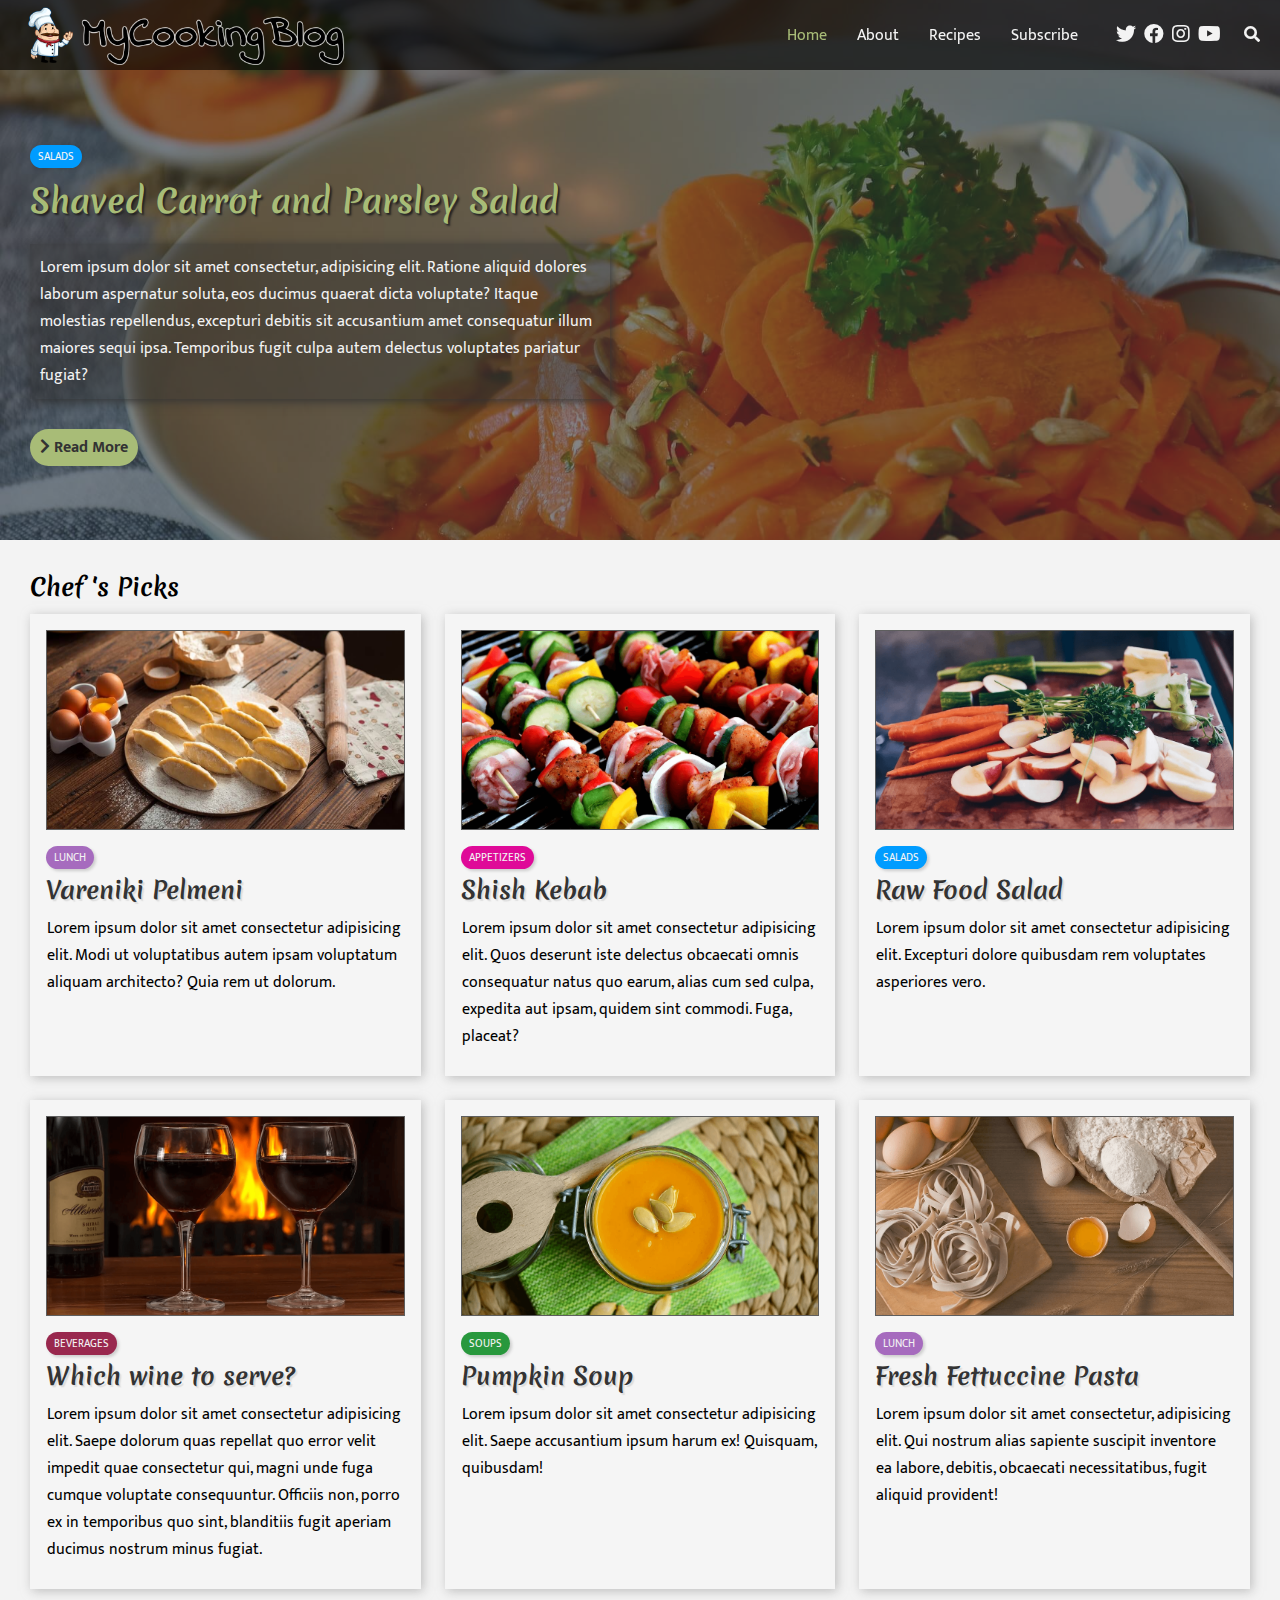
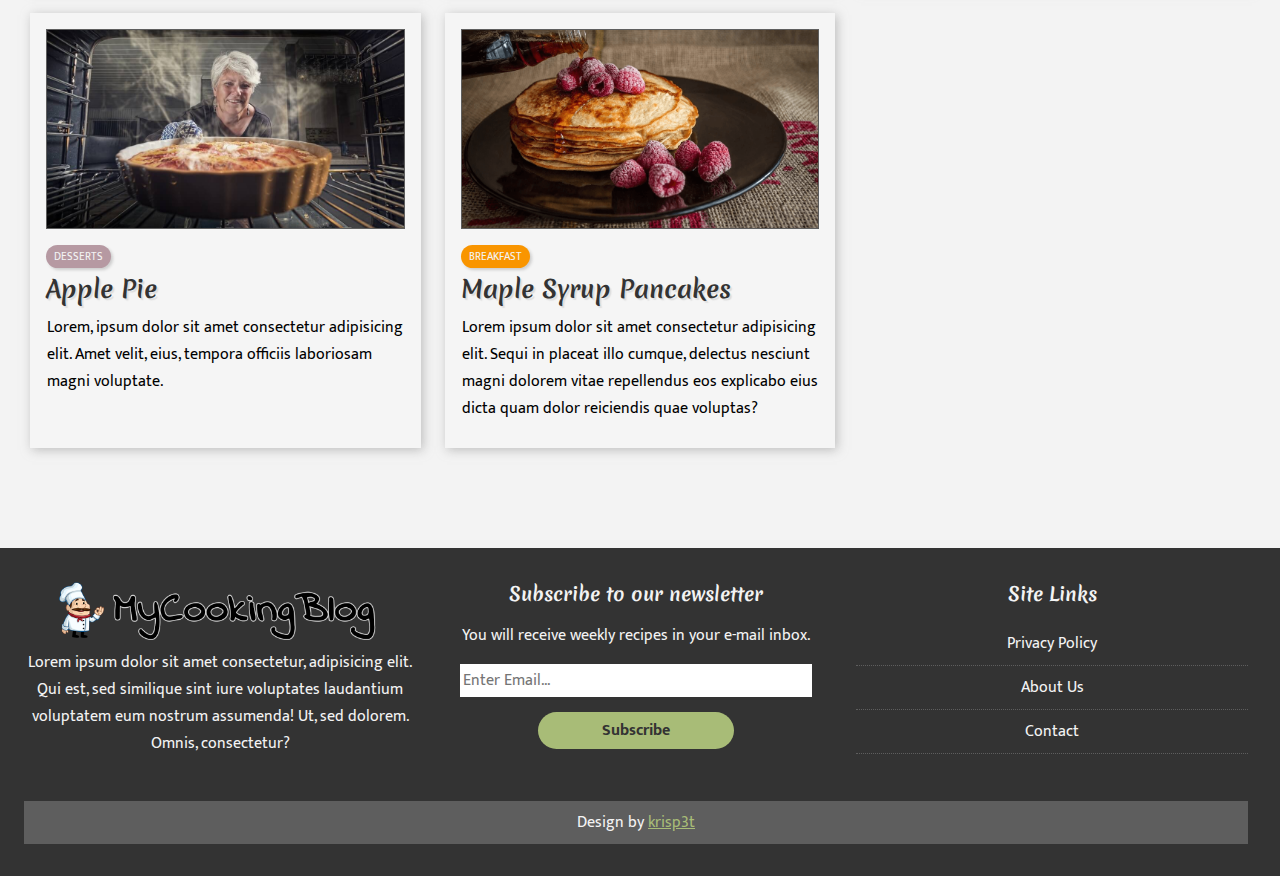
==== index.html @ 62b963c6 "Added media queries (tablet, mobile)" ====
<!DOCTYPE html>
<html lang="en">
    <head>
        <meta charset="UTF-8" />
        <meta
            name="description"
            content="A food blog with simple and tasty recipes."
        />
        <meta
            name="keywords"
            content="cooking, baking, cooking blog, cooking recipes, whole food"
        />
        <meta name="author" content="John Doe" />
        <meta name="viewport" content="width=device-width, initial-scale=1.0" />
        <meta http-equiv="X-UA-Compatible" content="IE=edge" />
        <link rel="stylesheet" href="css/utilities.css" />
        <link rel="stylesheet" href="css/style.css" />
        <link rel="stylesheet" href="css/fontawesome.min.css" />
        <link
            rel="stylesheet"
            media="only screen and (max-width: 1000px)"
            href="css/tablet.css"
        />
        <link
            rel="stylesheet"
            media="only screen and (max-width: 768px)"
            href="css/mobile.css"
        />
        <title>My Cooking Blog | Whole Food Recipes</title>
        <link
            rel="apple-touch-icon"
            sizes="120x120"
            href="apple-touch-icon.png"
        />
        <link
            rel="icon"
            type="image/png"
            sizes="32x32"
            href="favicon-32x32.png"
        />
        <link
            rel="icon"
            type="image/png"
            sizes="16x16"
            href="favicon-16x16.png"
        />
        <link rel="shortcut icon" href="favicon.ico" type="image/x-icon" />
        <link rel="manifest" href="site.webmanifest" />
        <link rel="mask-icon" href="safari-pinned-tab.svg" color="#5bbad5" />
        <meta name="msapplication-TileColor" content="#2b5797" />
        <meta name="theme-color" content="#ffffff" />
    </head>
    <body id="index">
        <!-- Navbar -->
        <nav id="main-nav">
            <div class="container">
                <div class="logo">
                    <a href="index.html"
                        ><img src="img/logo.png" alt="MyCookingBlog"
                    /></a>
                </div>
                <ul>
                    <div class="links">
                        <li><a href="index.html" class="current">Home</a></li>
                        <li><a href="about.html">About</a></li>
                        <li><a href="#recipes">Recipes</a></li>
                        <li><a href="#subscribe">Subscribe</a></li>
                    </div>
                </ul>
                <div class="social">
                    <a href="http://twitter.com" target="_blank"
                        ><i class="fab fa-twitter fa-2x"></i
                    ></a>
                    <a href="http://facebook.com" target="_blank"
                        ><i class="fab fa-facebook fa-2x"></i
                    ></a>
                    <a href="http://instagram.com" target="_blank"
                        ><i class="fab fa-instagram fa-2x"></i
                    ></a>
                    <a href="http://youtube.com" target="_blank"
                        ><i class="fab fa-youtube fa-2x"></i
                    ></a>
                </div>
                <div class="search">
                    <a href="" id="search"><i class="fas fa-search"></i></a>
                    <input type="search" name="search" id="search" />
                </div>
            </div>
        </nav>

        <!-- Showcase -->
        <header id="showcase">
            <div class="container">
                <div class="showcase-container">
                    <div class="category category-salads">Salads</div>
                    <h1>Shaved Carrot and Parsley Salad</h1>
                    <p>
                        Lorem ipsum dolor sit amet consectetur, adipisicing
                        elit. Ratione aliquid dolores laborum aspernatur soluta,
                        eos ducimus quaerat dicta voluptate? Itaque molestias
                        repellendus, excepturi debitis sit accusantium amet
                        consequatur illum maiores sequi ipsa. Temporibus fugit
                        culpa autem delectus voluptates pariatur fugiat?
                    </p>
                    <a href="article.html" class="btn"
                        ><i class="fas fa-chevron-right"></i> Read More</a
                    >
                </div>
            </div>
        </header>

        <!-- Recipes -->
        <section id="recipes">
            <div class="container">
                <h2>Chef 's Picks</h2>
                <div class="grid-container">
                    <article class="card">
                        <a href="article.html"
                            ><img
                                src="img/recipes/lunch1.jpg"
                                alt="Vareniki Pelmeni"
                        /></a>
                        <div>
                            <div class="category category-lunch">Lunch</div>
                            <h3>
                                <a href="article.html">Vareniki Pelmeni</a>
                            </h3>
                            <p>
                                Lorem ipsum dolor sit amet consectetur
                                adipisicing elit. Modi ut voluptatibus autem
                                ipsam voluptatum aliquam architecto? Quia rem ut
                                dolorum.
                            </p>
                        </div>
                    </article>

                    <article class="card">
                        <a href="article.html">
                            <img
                                src="img/recipes/appetizers1.png"
                                alt="Shish Kebab"
                        /></a>
                        <div>
                            <div class="category category-appetizers">
                                Appetizers
                            </div>
                            <h3>
                                <a href="article.html">Shish Kebab</a>
                            </h3>
                            <p>
                                Lorem ipsum dolor sit amet consectetur
                                adipisicing elit. Quos deserunt iste delectus
                                obcaecati omnis consequatur natus quo earum,
                                alias cum sed culpa, expedita aut ipsam, quidem
                                sint commodi. Fuga, placeat?
                            </p>
                        </div>
                    </article>
                    <article class="card">
                        <a href="article.html"
                            ><img
                                src="img/recipes/salads1.png"
                                alt="Raw Food Salad"
                        /></a>
                        <div>
                            <div class="category category-salads">Salads</div>
                            <h3>
                                <a href="article.html">Raw Food Salad</a>
                            </h3>
                            <p>
                                Lorem ipsum dolor sit amet consectetur
                                adipisicing elit. Excepturi dolore quibusdam rem
                                voluptates asperiores vero.
                            </p>
                        </div>
                    </article>
                    <article class="card">
                        <a href="article.html"
                            ><img
                                src="img/recipes/beverages1.png"
                                alt="Picture of wines"
                        /></a>
                        <div>
                            <div class="category category-beverages">
                                Beverages
                            </div>
                            <h3>
                                <a href="article.html">Which wine to serve?</a>
                            </h3>
                            <p>
                                Lorem ipsum dolor sit amet consectetur
                                adipisicing elit. Saepe dolorum quas repellat
                                quo error velit impedit quae consectetur qui,
                                magni unde fuga cumque voluptate consequuntur.
                                Officiis non, porro ex in temporibus quo sint,
                                blanditiis fugit aperiam ducimus nostrum minus
                                fugiat.
                            </p>
                        </div>
                    </article>
                    <article class="card">
                        <a href="article.html"
                            ><img
                                src="img/recipes/soups1.png"
                                alt="Pumpkin Soup"
                        /></a>
                        <div>
                            <div class="category category-soups">Soups</div>
                            <h3>
                                <a href="article.html">Pumpkin Soup</a>
                            </h3>
                            <p>
                                Lorem ipsum dolor sit amet consectetur
                                adipisicing elit. Saepe accusantium ipsum harum
                                ex! Quisquam, quibusdam!
                            </p>
                        </div>
                    </article>

                    <article class="card bg-dark">
                        <a href="article.html"
                            ><img
                                src="img/recipes/lunch2.png"
                                alt="Fresh Fettuccine Pasta"
                        /></a>
                        <div>
                            <div class="category category-lunch">Lunch</div>
                            <h3>
                                <a href="article.html"
                                    >Fresh Fettuccine Pasta</a
                                >
                            </h3>
                            <p>
                                Lorem ipsum dolor sit amet consectetur,
                                adipisicing elit. Qui nostrum alias sapiente
                                suscipit inventore ea labore, debitis, obcaecati
                                necessitatibus, fugit aliquid provident!
                            </p>
                        </div>
                    </article>
                    <article class="card">
                        <a href="article.html"
                            ><img
                                src="img/recipes/desserts1.jpg"
                                alt="Apple Pie"
                        /></a>
                        <div>
                            <div class="category category-desserts">
                                Desserts
                            </div>
                            <h3>
                                <a href="article.html">Apple Pie</a>
                            </h3>
                            <p>
                                Lorem, ipsum dolor sit amet consectetur
                                adipisicing elit. Amet velit, eius, tempora
                                officiis laboriosam magni voluptate.
                            </p>
                        </div>
                    </article>
                    <article class="card">
                        <a href="article.html"
                            ><img
                                src="img/recipes/breakfast1.png"
                                alt="Maple Syrup Pancakes"
                        /></a>
                        <div>
                            <div class="category category-breakfast">
                                Breakfast
                            </div>
                            <h3>
                                <a href="article.html">Maple Syrup Pancakes</a>
                            </h3>
                            <p>
                                Lorem ipsum dolor sit amet consectetur
                                adipisicing elit. Sequi in placeat illo cumque,
                                delectus nesciunt magni dolorem vitae
                                repellendus eos explicabo eius dicta quam dolor
                                reiciendis quae voluptas?
                            </p>
                        </div>
                    </article>
                </div>
            </div>
        </section>

        <!-- Footer -->
        <footer id="main-footer">
            <div class="grid-container">
                <div class="logo">
                    <img src="img/logo.png" alt="MyCookingBlog" />
                    <p>
                        Lorem ipsum dolor sit amet consectetur, adipisicing
                        elit. Qui est, sed similique sint iure voluptates
                        laudantium voluptatem eum nostrum assumenda! Ut, sed
                        dolorem. Omnis, consectetur?
                    </p>
                </div>
                <div class="newsletter">
                    <h3>Subscribe to our newsletter</h3>
                    <p>You will receive weekly recipes in your e-mail inbox.</p>
                    <form action="submit.php">
                        <input
                            type="email"
                            name="email"
                            id="email"
                            placeholder="Enter Email..."
                        />
                        <input type="submit" value="Subscribe" class="btn" />
                    </form>
                </div>
                <div class="links">
                    <h3>Site Links</h3>
                    <ul class="list">
                        <li><a href="#">Privacy Policy</a></li>
                        <li><a href="#">About Us</a></li>
                        <li><a href="#">Contact</a></li>
                    </ul>
                </div>
                <div class="footer">
                    <p>
                        Design by
                        <span
                            ><a href="https://github.com/krisp3t"
                                >krisp3t</a
                            ></span
                        >
                    </p>
                </div>
            </div>
        </footer>
    </body>
</html>
---- css/utilities.css ----
/* Variables */
:root {
    --dark: #333;
    --grey: #5e5e5e;
    --light: #f3f3f3;
    --primary: #a8bc77;
    --secondary: #bb4f2d;
    --tertiary: #f4f0d0;
    --light-shadow: 153, 153, 153; /* for use in rgba(light-shadow, opacity) */
    --grey-shadow: 51, 51, 51;
    --max-width: 1300px;
    --navbar-height: 70px;
    --grid-gap: 24px;
}
.category {
    --breakfast: #f99500;
    --lunch: #a66bbe;
    --beverages: #99284e;
    --appetizers: #df0a98;
    --soups: #28983d;
    --salads: #009cff;
    --desserts: #b699a2;
}

/* Categories */
.category {
    display: inline-block;
    color: var(--light);
    text-transform: uppercase;
    padding: 2px 8px;
    border-radius: 30px;
    margin-bottom: 10px;
    font-size: 0.7rem;
    width: max-content;
    box-shadow: 2px 2px 3px rgba(var(--grey-shadow), 0.2);
}
.category-breakfast {
    background-color: var(--breakfast);
}
.category-lunch {
    background-color: var(--lunch);
}
.category-beverages {
    background-color: var(--beverages);
}
.category-appetizers {
    background-color: var(--appetizers);
}
.category-soups {
    background-color: var(--soups);
}
.category-salads {
    background-color: var(--salads);
}
.category-desserts {
    background-color: var(--desserts);
}

/* Backgrounds */
.bg-primary {
    background-color: var(--primary) !important;
}
.bg-secondary {
    background-color: var(--secondary) !important;
}
.bg-tertiary {
    background-color: var(--tertiary) !important;
}

/* Containers */
/* Outer container */
.container {
    margin: auto;
    overflow: hidden;
    max-width: var(--max-width);
}
/* Inner container */
.grid-container {
    display: grid;
    gap: var(--grid-gap);
    max-width: var(--max-width);
    margin: auto;
}
/* Button links */
.btn {
    background-color: var(--primary);
    color: var(--dark);
    font-weight: bold;
    padding: 5px 10px;
    border-radius: 30px;
    width: max-content;
    box-shadow: 2px 2px 5px rgba(var(--dark-shadow), 0.25);
}

/* Article Cards */
.card {
    padding: 16px;
    background: #f5f5f5;
    box-shadow: 2px 2px 10px rgba(var(--light-shadow), 0.6);
}
.card h1,
.card h2 {
    margin-bottom: 10px;
    text-shadow: 2px 2px 1px rgba(var(--light-shadow), 0.25);
}
.card h1 {
    font-size: 2rem;
}
.card h2 {
    font-size: 1.5rem;
}
.card p {
    margin-bottom: 10px;
}

/* Lists */
.list li {
    padding: 8px 0;
    border-bottom: var(--grey) dotted 1px;
    width: 100%;
}
.list li a:hover {
}
---- css/style.css ----
@import url("https://fonts.googleapis.com/css2?family=Merienda:wght@400;700&family=Mukta:wght@400;700&display=swap");

/* Global */
* {
    margin: 0;
    padding: 0;
    border: 0;
    box-sizing: border-box;
}
html {
    height: 100%;
}
body {
    min-height: 100%;
    font: 1rem "Mukta", sans-serif;
    background-color: var(--light);
}
a {
    text-decoration: none;
    color: var(--light);
}
ul {
    list-style: none;
}
img {
    width: 100%;
}
h1,
h2,
h3,
h4,
h5,
h6 {
    font-family: "Merienda", cursive;
}
input {
    font-family: "Mukta", sans-serif;
    font-size: 1rem;
}

/* Page: Index */
/* Navbar */
#main-nav {
    z-index: 2;
    position: sticky;
    top: 0;
}
#main-nav .logo img {
    height: 100%;
    width: auto;
    padding: 5px 3px;
}
#main-nav .container {
    z-index: 2;
    display: flex;
    align-items: center;
    height: var(--navbar-height);
    max-width: var(--max-width);
    width: 100%;
    margin: auto;
    padding: 0 20px;
}
#main-nav .container::before {
    z-index: -1;
    content: "";
    position: absolute;
    top: 0;
    left: 0;
    width: 100%;
    height: 100%;
    background-color: #000;
    opacity: 0.6;
}
#main-nav .logo {
    flex: 6;
    height: inherit;
}
#main-nav .links {
    display: flex;
}
#main-nav .links li {
    padding: 0 15px;
}
#main-nav .links a.current {
    color: var(--primary);
}
#main-nav .social {
    font-size: 10px;
    margin-left: 20px;
}
#main-nav .social a {
    padding: 3px;
}
#main-nav .search {
    margin-left: 20px;
}
#main-nav .search input {
    display: none;
}

/* Showcase */
#showcase {
    z-index: 1;
    position: relative;
    top: calc(var(--navbar-height) * -1);
    /* We want the background to go behind navbar too */
    height: 60vh;
    min-height: 500px;
    width: 100%;
    background: url(../img/featured.jpg) no-repeat center center/cover;
    color: var(--light);
}
#showcase::before {
    z-index: -1;
    content: "";
    background: var(--dark);
    position: absolute;
    top: 0;
    left: 0;
    width: 100%;
    height: 100%;
    opacity: 0.6;
}
#showcase .container {
    z-index: 1;
    position: relative;
    top: var(--navbar-height);
    height: calc(100% - var(--navbar-height));
}
#showcase .showcase-container {
    display: flex;
    flex-direction: column;
    justify-content: center;
    width: 50%;
    height: 100%;
    padding: 0 30px;
}
#showcase .container h1 {
    color: var(--primary);
    text-shadow: 2px 2px 2px #222;
    margin-bottom: 20px;
}
#showcase .container p {
    background-color: rgba(var(--grey-shadow), 0.4);
    box-shadow: 2px 2px 10px #333;
    padding: 10px;
    margin-bottom: 30px;
}

/* Recipes */
#recipes {
    background-color: var(--light);
    position: relative;
    top: -70px;
    /* Since #showcase starts at minus --navbar-height, we have to adjust the next section too */
}
#recipes .container {
    padding: 30px;
    align-items: center;
}
#recipes .grid-container {
    grid-template-columns: repeat(3, 1fr);
}
#recipes h2 {
    margin-bottom: 10px;
}
#recipes h3,
#recipes a {
    color: var(--dark);
    font-size: 1.5rem;
    margin-bottom: 8px;
    text-shadow: 2px 2px 1px rgba(var(--light-shadow), 0.25);
}
#recipes p {
    margin-left: 1px;
}
#recipes img {
    height: 200px;
    object-fit: cover;
    border: 1px solid var(--grey);
}
#recipes .category {
    margin-bottom: 4px;
}

/* Footer */
#main-footer {
    background-color: var(--dark);
    color: var(--light);
    /* position: relative;
    bottom: 0; */
}
#main-footer .grid-container {
    grid-template-columns: repeat(3, 1fr);
    padding: 32px 32px 32px var(--grid-gap);
    text-align: center;
}
#main-footer .grid-container .footer {
    background: var(--grey);
    grid-column: 1 / span 3;
    padding: 8px;
    margin-top: 20px;
}
#main-footer .grid-container img {
    height: 60px;
    object-fit: contain;
}
#main-footer .grid-container span a {
    color: var(--primary);
    text-decoration: underline;
}
#main-footer .grid-container h3 {
    margin-bottom: 15px;
}
#main-footer .grid-container input[type="email"] {
    width: 90%;
    padding: 3px;
    margin: 15px 0;
}
#main-footer .grid-container input[type="submit"] {
    width: 50%;
}

/* Page: About */
#about {
    display: flex;
    flex-direction: column;
}
#about-blog {
    flex: 1 0 auto;
}
#about-blog .container {
    padding: 0 32px;
    display: flex;
    flex-direction: column;
    flex: 1 0 auto;
}
#about-blog .grid-container {
    margin: 50px 0;
    grid-template-columns: 4fr 2fr;
}
#about-blog .grid-container article {
    grid-row: 1 / span 3;
    order: 1;
}
#about-blog .grid-container aside {
    order: 2;
}
#about-blog .grid-container .footer {
    grid-row: 1 / span 3;
}
#about-blog .about-me img {
    border-radius: 50%;
    max-height: 200px;
    width: auto;
    display: block;
    margin: auto;
    border: 2px solid var(--dark);
    box-shadow: 1px 1px 10px rgba(var(--grey-shadow), 0.25);
    margin-bottom: 10px;
}
#about-blog #main-footer {
    flex-shrink: 0;
}
---- css/tablet.css ----
/* Tablets media query */
/* Page: Index */
/* Navbar */
#main-nav .logo img {
    object-fit: contain;
    width: 100%;
    min-width: 200px;
}
/* Showcase */
#showcase {
    height: 75vh;
}
#showcase .container {
    display: flex;
    align-items: center;
    justify-content: center;
    margin: auto;
}
#showcase .showcase-container {
    align-items: center;
    text-align: center;
    width: 75%;
}
#showcase .container h1 {
    font-size: 1.5rem;
}
#showcase .container p,
#showcase .container a {
    font-size: 1rem;
}

/* Recipes */
#recipes .grid-container {
    grid-template-columns: repeat(2, 1fr);
}

/* Footer */
#main-footer .grid-container {
    grid-template-columns: repeat(2, 1fr);
    gap: 50px;
}
#main-footer .grid-container .logo {
    order: 1;
}
#main-footer .grid-container .newsletter {
    order: 3;
    grid-column: 1 / span 2;
}
#main-footer .grid-container input[type="email"] {
    width: 50%;
}
#main-footer .grid-container .links {
    order: 2;
}
#main-footer .grid-container .footer {
    grid-column: 1 / span 2;
    order: 4;
}

/* Page: About */
#about-blog .grid-container {
    grid-template-columns: 1fr;
}
#about-blog .grid-container article {
    grid-row: 2 / span 3;
}
#about-blog .grid-container aside {
    grid-row: 1 / span 1;
}
---- css/mobile.css ----
/* Site: Index */
/* Variables */
:root {
    --navbar-height: 110px;
}

/* Navbar */
#main-nav .container {
    flex-direction: column;
}
#main-nav .logo {
    height: 40px;
    padding: 0;
}
#main-nav .social {
    margin: 5px 0 5px;
}
/* Recipes */
#recipes .grid-container {
    grid-template-columns: 1fr;
}
#main-nav .search {
    display: none;
}
/* Footer */
#main-footer .grid-container {
    display: flex;
    flex-direction: column;
}
#main-footer .grid-container .footer {
    grid-column: 1;
}
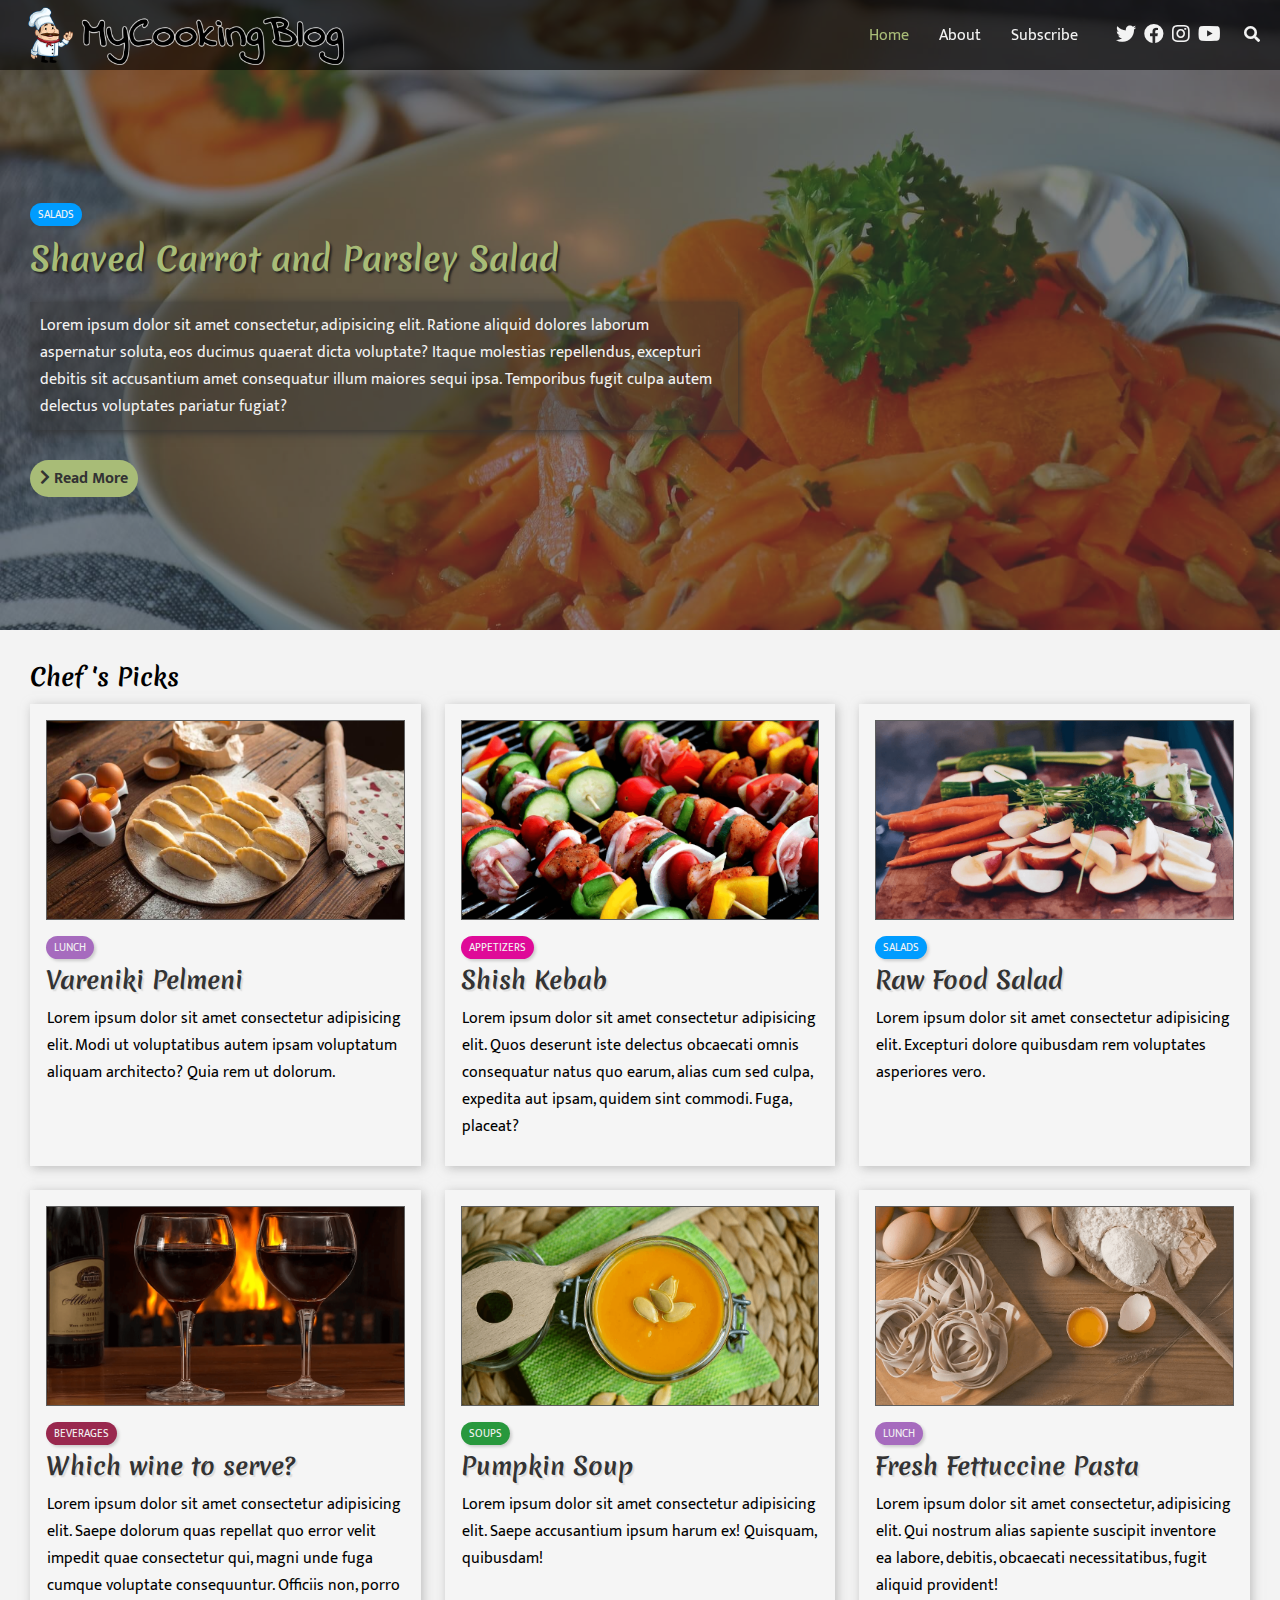
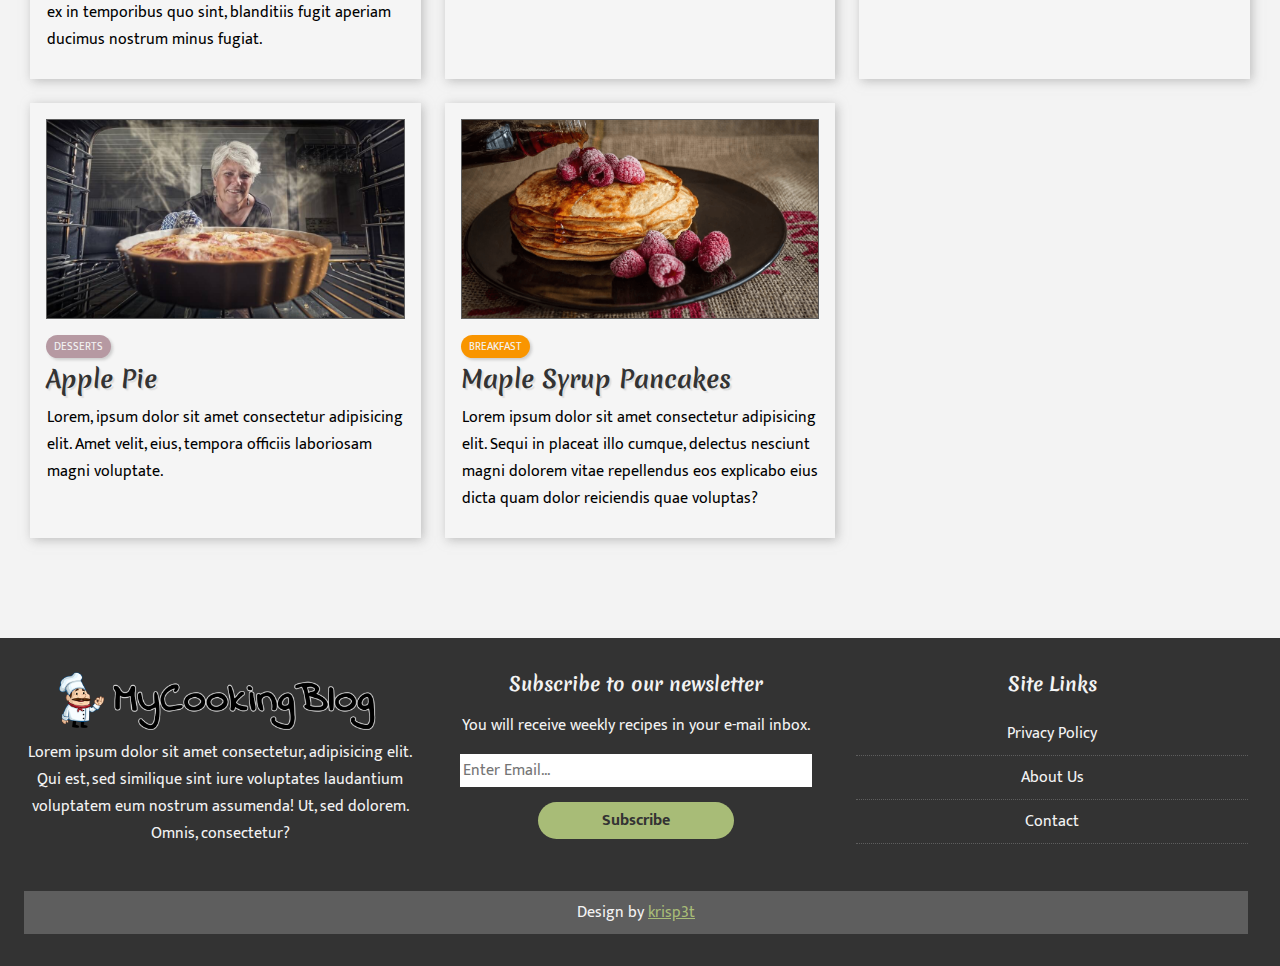
==== commit 4d70ff2c: "Rem hotfix" ====
--- a/index.html
+++ b/index.html
@@ -13,6 +13,7 @@
         <meta name="author" content="John Doe" />
         <meta name="viewport" content="width=device-width, initial-scale=1.0" />
         <meta http-equiv="X-UA-Compatible" content="IE=edge" />
+        <link rel="stylesheet" href="css/global.css" />
         <link rel="stylesheet" href="css/utilities.css" />
         <link rel="stylesheet" href="css/style.css" />
         <link rel="stylesheet" href="css/fontawesome.min.css" />
@@ -63,7 +64,6 @@
                     <div class="links">
                         <li><a href="index.html" class="current">Home</a></li>
                         <li><a href="about.html">About</a></li>
-                        <li><a href="#recipes">Recipes</a></li>
                         <li><a href="#subscribe">Subscribe</a></li>
                     </div>
                 </ul>
--- a/css/global.css
+++ b/css/global.css
@@ -0,0 +1,39 @@
+@import url("https://fonts.googleapis.com/css2?family=Merienda:wght@400;700&family=Mukta:wght@400;700&display=swap");
+
+/* Global */
+* {
+    margin: 0;
+    padding: 0;
+    border: 0;
+    box-sizing: border-box;
+}
+html {
+    height: 100%;
+}
+body {
+    min-height: 100%;
+    font: 1rem "Mukta", sans-serif;
+    background-color: var(--light);
+}
+a {
+    text-decoration: none;
+    color: var(--light);
+}
+ul {
+    list-style: none;
+}
+img {
+    width: 100%;
+}
+h1,
+h2,
+h3,
+h4,
+h5,
+h6 {
+    font-family: "Merienda", cursive;
+}
+input {
+    font-family: "Mukta", sans-serif;
+    font-size: 1rem;
+}
--- a/css/utilities.css
+++ b/css/utilities.css
@@ -81,6 +81,7 @@
     max-width: var(--max-width);
     margin: auto;
 }
+
 /* Button links */
 .btn {
     background-color: var(--primary);
@@ -90,6 +91,11 @@
     border-radius: 30px;
     width: max-content;
     box-shadow: 2px 2px 5px rgba(var(--dark-shadow), 0.25);
+    cursor: pointer;
+}
+.btn:hover {
+    opacity: 0.8;
+    transition: opacity 0.1s ease-out;
 }
 
 /* Article Cards */
@@ -120,4 +126,6 @@
     width: 100%;
 }
 .list li a:hover {
+    color: var(--primary);
+    transition: color 0.2s ease-out;
 }
--- a/css/style.css
+++ b/css/style.css
@@ -1,43 +1,3 @@
-@import url("https://fonts.googleapis.com/css2?family=Merienda:wght@400;700&family=Mukta:wght@400;700&display=swap");
-
-/* Global */
-* {
-    margin: 0;
-    padding: 0;
-    border: 0;
-    box-sizing: border-box;
-}
-html {
-    height: 100%;
-}
-body {
-    min-height: 100%;
-    font: 1rem "Mukta", sans-serif;
-    background-color: var(--light);
-}
-a {
-    text-decoration: none;
-    color: var(--light);
-}
-ul {
-    list-style: none;
-}
-img {
-    width: 100%;
-}
-h1,
-h2,
-h3,
-h4,
-h5,
-h6 {
-    font-family: "Merienda", cursive;
-}
-input {
-    font-family: "Mukta", sans-serif;
-    font-size: 1rem;
-}
-
 /* Page: Index */
 /* Navbar */
 #main-nav {
@@ -71,6 +31,10 @@
     background-color: #000;
     opacity: 0.6;
 }
+#main-nav a:hover {
+    color: var(--primary);
+    transition: color 0.1s ease-out;
+}
 #main-nav .logo {
     flex: 6;
     height: inherit;
@@ -104,7 +68,7 @@
     position: relative;
     top: calc(var(--navbar-height) * -1);
     /* We want the background to go behind navbar too */
-    height: 60vh;
+    height: 70vh;
     min-height: 500px;
     width: 100%;
     background: url(../img/featured.jpg) no-repeat center center/cover;
@@ -131,7 +95,7 @@
     display: flex;
     flex-direction: column;
     justify-content: center;
-    width: 50%;
+    width: 60%;
     height: 100%;
     padding: 0 30px;
 }
@@ -178,6 +142,10 @@
     height: 200px;
     object-fit: cover;
     border: 1px solid var(--grey);
+}
+#recipes img:hover {
+    opacity: 0.7;
+    transition: opacity 0.25s ease-out;
 }
 #recipes .category {
     margin-bottom: 4px;
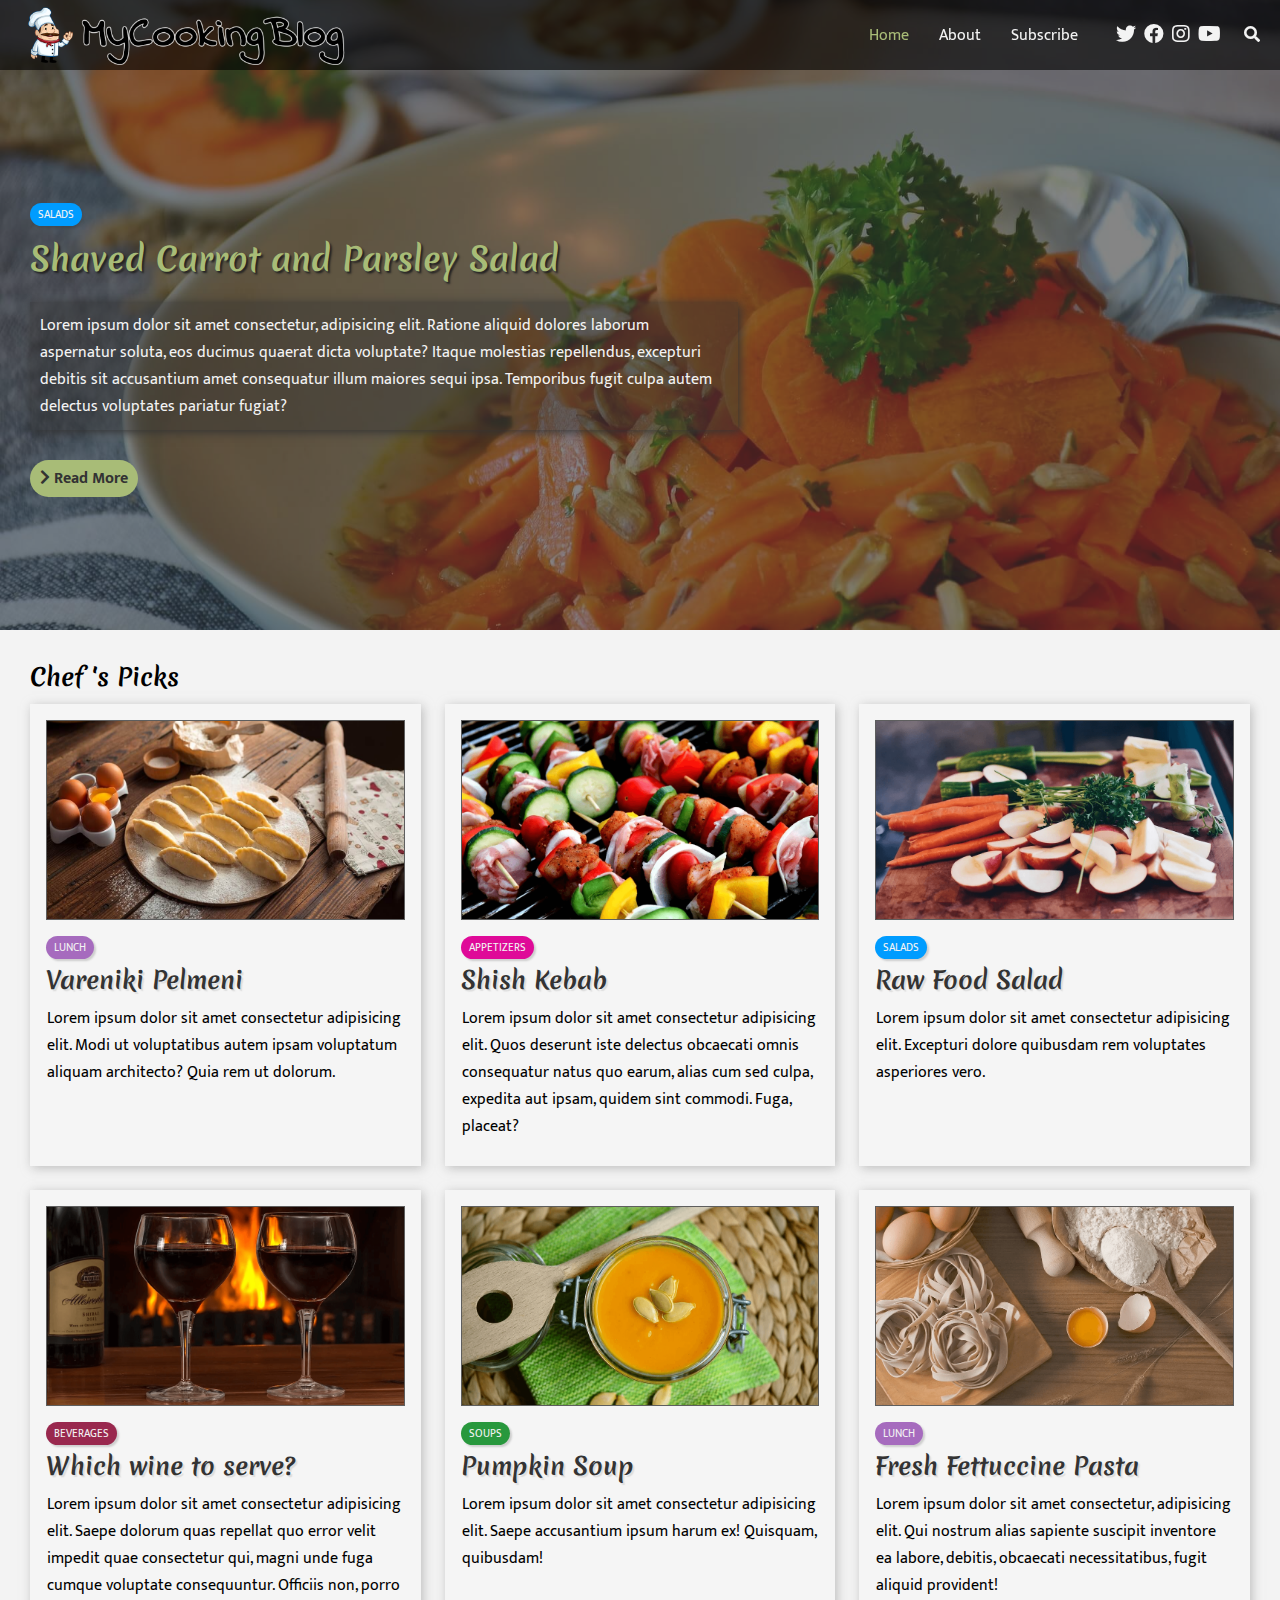
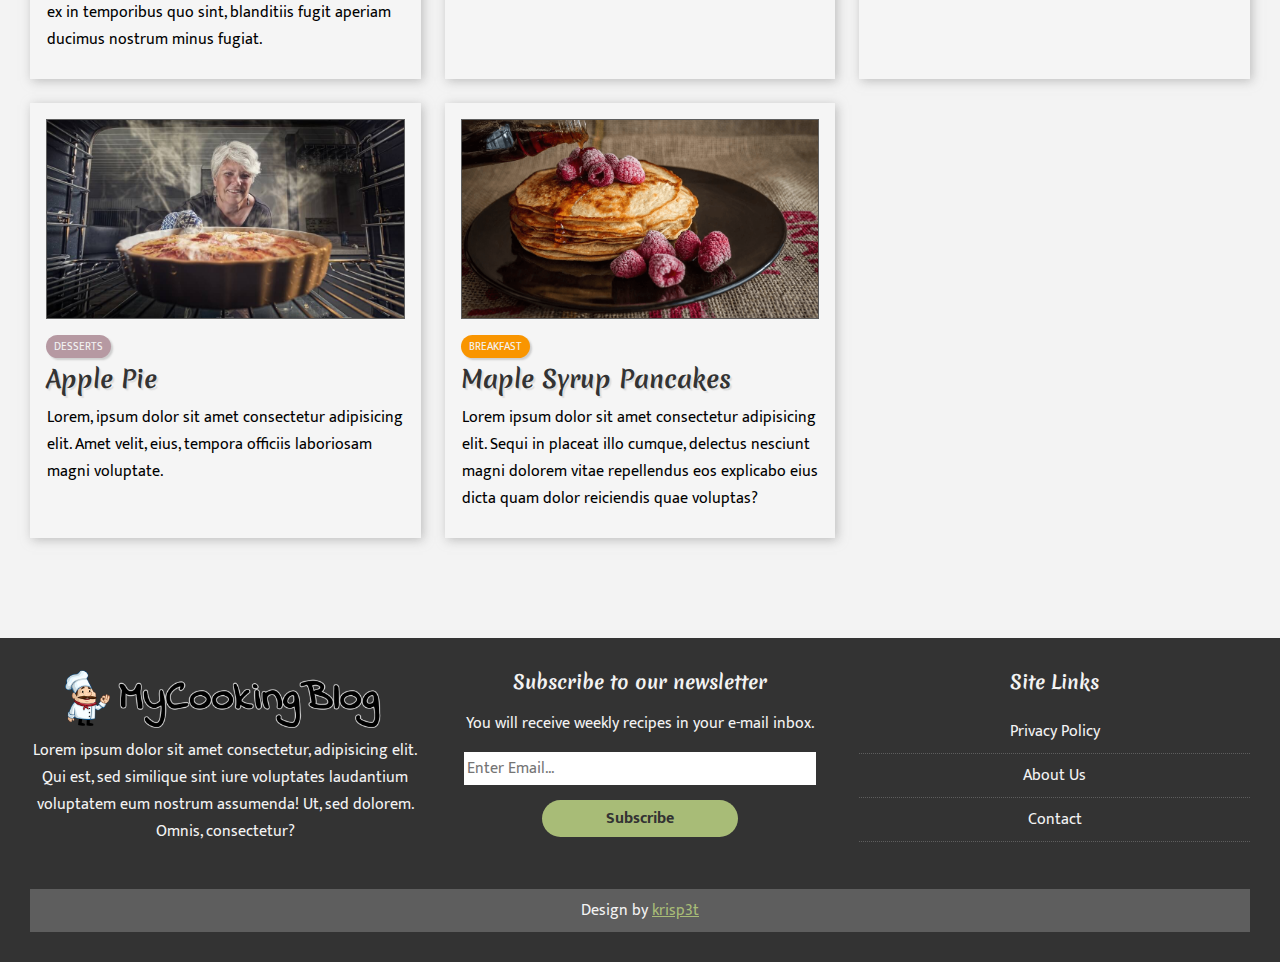
==== commit 9add7c74: "Added article page, grid improvements" ====
--- a/index.html
+++ b/index.html
@@ -51,7 +51,7 @@
         <meta name="msapplication-TileColor" content="#2b5797" />
         <meta name="theme-color" content="#ffffff" />
     </head>
-    <body id="index">
+    <body id="index-page">
         <!-- Navbar -->
         <nav id="main-nav">
             <div class="container">
@@ -68,16 +68,16 @@
                     </div>
                 </ul>
                 <div class="social">
-                    <a href="http://twitter.com" target="_blank"
+                    <a href="https://twitter.com" target="_blank"
                         ><i class="fab fa-twitter fa-2x"></i
                     ></a>
-                    <a href="http://facebook.com" target="_blank"
+                    <a href="https://facebook.com" target="_blank"
                         ><i class="fab fa-facebook fa-2x"></i
                     ></a>
-                    <a href="http://instagram.com" target="_blank"
+                    <a href="https://instagram.com" target="_blank"
                         ><i class="fab fa-instagram fa-2x"></i
                     ></a>
-                    <a href="http://youtube.com" target="_blank"
+                    <a href="https://youtube.com" target="_blank"
                         ><i class="fab fa-youtube fa-2x"></i
                     ></a>
                 </div>
--- a/css/global.css
+++ b/css/global.css
@@ -22,6 +22,10 @@
 ul {
     list-style: none;
 }
+article ul {
+    list-style: circle;
+    list-style-position: inside;
+}
 img {
     width: 100%;
 }
--- a/css/utilities.css
+++ b/css/utilities.css
@@ -2,6 +2,7 @@
 :root {
     --dark: #333;
     --grey: #5e5e5e;
+    --light-grey: #c5c5c5;
     --light: #f3f3f3;
     --primary: #a8bc77;
     --secondary: #bb4f2d;
@@ -32,7 +33,7 @@
     margin-bottom: 10px;
     font-size: 0.7rem;
     width: max-content;
-    box-shadow: 2px 2px 3px rgba(var(--grey-shadow), 0.2);
+    box-shadow: 2px 2px 2px rgba(var(--grey-shadow), 0.2);
 }
 .category-breakfast {
     background-color: var(--breakfast);
@@ -92,6 +93,7 @@
     width: max-content;
     box-shadow: 2px 2px 5px rgba(var(--dark-shadow), 0.25);
     cursor: pointer;
+    -webkit-appearance: none;
 }
 .btn:hover {
     opacity: 0.8;
@@ -115,8 +117,36 @@
 .card h2 {
     font-size: 1.5rem;
 }
-.card p {
+.card p,
+.card ul {
     margin-bottom: 10px;
+}
+.card-img {
+    padding: 0;
+    margin: 0;
+}
+.card-img img {
+    height: 100%;
+    object-fit: cover;
+}
+/* Article Utilities */
+.meta {
+    background-color: var(--light-grey);
+    margin-bottom: 15px;
+    box-shadow: 2px 2px 10px rgba(var(--light-shadow), 0.6);
+}
+.meta small {
+    display: flex;
+    justify-content: space-between;
+    align-items: center;
+    padding: 10px;
+    letter-spacing: 1px;
+}
+.meta p,
+.meta i,
+.meta div {
+    display: inline;
+    margin: 0;
 }
 
 /* Lists */
--- a/css/style.css
+++ b/css/style.css
@@ -155,12 +155,10 @@
 #main-footer {
     background-color: var(--dark);
     color: var(--light);
-    /* position: relative;
-    bottom: 0; */
 }
 #main-footer .grid-container {
     grid-template-columns: repeat(3, 1fr);
-    padding: 32px 32px 32px var(--grid-gap);
+    padding: 30px;
     text-align: center;
 }
 #main-footer .grid-container .footer {
@@ -189,35 +187,31 @@
     width: 50%;
 }
 
-/* Page: About */
-#about {
+/* Grid Template (About, Article) */
+#about-page,
+#article-page {
     display: flex;
     flex-direction: column;
 }
-#about-blog {
+.grid-template {
     flex: 1 0 auto;
 }
-#about-blog .container {
+.grid-template .container {
     padding: 0 32px;
-    display: flex;
-    flex-direction: column;
-    flex: 1 0 auto;
-}
-#about-blog .grid-container {
+}
+.grid-template .grid-container {
     margin: 50px 0;
     grid-template-columns: 4fr 2fr;
 }
-#about-blog .grid-container article {
+.grid-template .grid-container aside {
+    text-align: center;
+}
+
+/* Page: About */
+#about .grid-container article {
     grid-row: 1 / span 3;
-    order: 1;
-}
-#about-blog .grid-container aside {
-    order: 2;
-}
-#about-blog .grid-container .footer {
-    grid-row: 1 / span 3;
-}
-#about-blog .about-me img {
+}
+#about .about-me img {
     border-radius: 50%;
     max-height: 200px;
     width: auto;
@@ -227,6 +221,21 @@
     box-shadow: 1px 1px 10px rgba(var(--grey-shadow), 0.25);
     margin-bottom: 10px;
 }
-#about-blog #main-footer {
-    flex-shrink: 0;
-}
+
+/* Page: Article */
+#article .grid-container article {
+    grid-row: 2 / span 3;
+}
+#article .grid-container aside {
+    text-align: center;
+}
+#article .about-categories ul li {
+    text-align: left;
+}
+#article .about-categories ul li a {
+    color: var(--dark);
+}
+#article .about-categories ul li a:hover {
+    opacity: 0.5;
+    transition: opacity 0.5s ease-out;
+}
--- a/css/tablet.css
+++ b/css/tablet.css
@@ -1,4 +1,3 @@
-/* Tablets media query */
 /* Page: Index */
 /* Navbar */
 #main-nav .logo img {
@@ -37,7 +36,6 @@
 /* Footer */
 #main-footer .grid-container {
     grid-template-columns: repeat(2, 1fr);
-    gap: 50px;
 }
 #main-footer .grid-container .logo {
     order: 1;
@@ -58,12 +56,12 @@
 }
 
 /* Page: About */
-#about-blog .grid-container {
+#blog-article .grid-container {
     grid-template-columns: 1fr;
 }
-#about-blog .grid-container article {
+#blog-article .grid-container article {
     grid-row: 2 / span 3;
 }
-#about-blog .grid-container aside {
+#blog-article .grid-container aside {
     grid-row: 1 / span 1;
 }
--- a/css/mobile.css
+++ b/css/mobile.css
@@ -2,6 +2,7 @@
 /* Variables */
 :root {
     --navbar-height: 110px;
+    --placeholder: 70px;
 }
 
 /* Navbar */
@@ -15,18 +16,58 @@
 #main-nav .social {
     margin: 5px 0 5px;
 }
+#main-nav .search {
+    display: none;
+}
+
+/* Showcase */
+#showcase {
+    height: 90vh;
+}
+#showcase .showcase-container {
+    width: 100%;
+}
+#showcase .container p,
+#showcase .container a {
+    font-size: 0.9rem;
+}
+#showcase .container p {
+    margin-bottom: 15px;
+    max-height: 45%;
+    overflow: hidden;
+    text-overflow: ellipsis;
+}
+
 /* Recipes */
+#recipes {
+    top: -110px;
+}
+#recipes .container {
+    padding: 24px;
+}
 #recipes .grid-container {
     grid-template-columns: 1fr;
 }
-#main-nav .search {
-    display: none;
-}
+
 /* Footer */
 #main-footer .grid-container {
     display: flex;
     flex-direction: column;
+    gap: 0;
+    padding: 24px;
+}
+#main-footer .grid-container > * {
+    margin-bottom: 50px;
 }
 #main-footer .grid-container .footer {
     grid-column: 1;
+    margin: 0;
 }
+#main-footer .grid-container input[type="email"] {
+    width: 90%;
+}
+
+/* Page: About */
+#blog-article .container {
+    padding: 0 24px;
+}
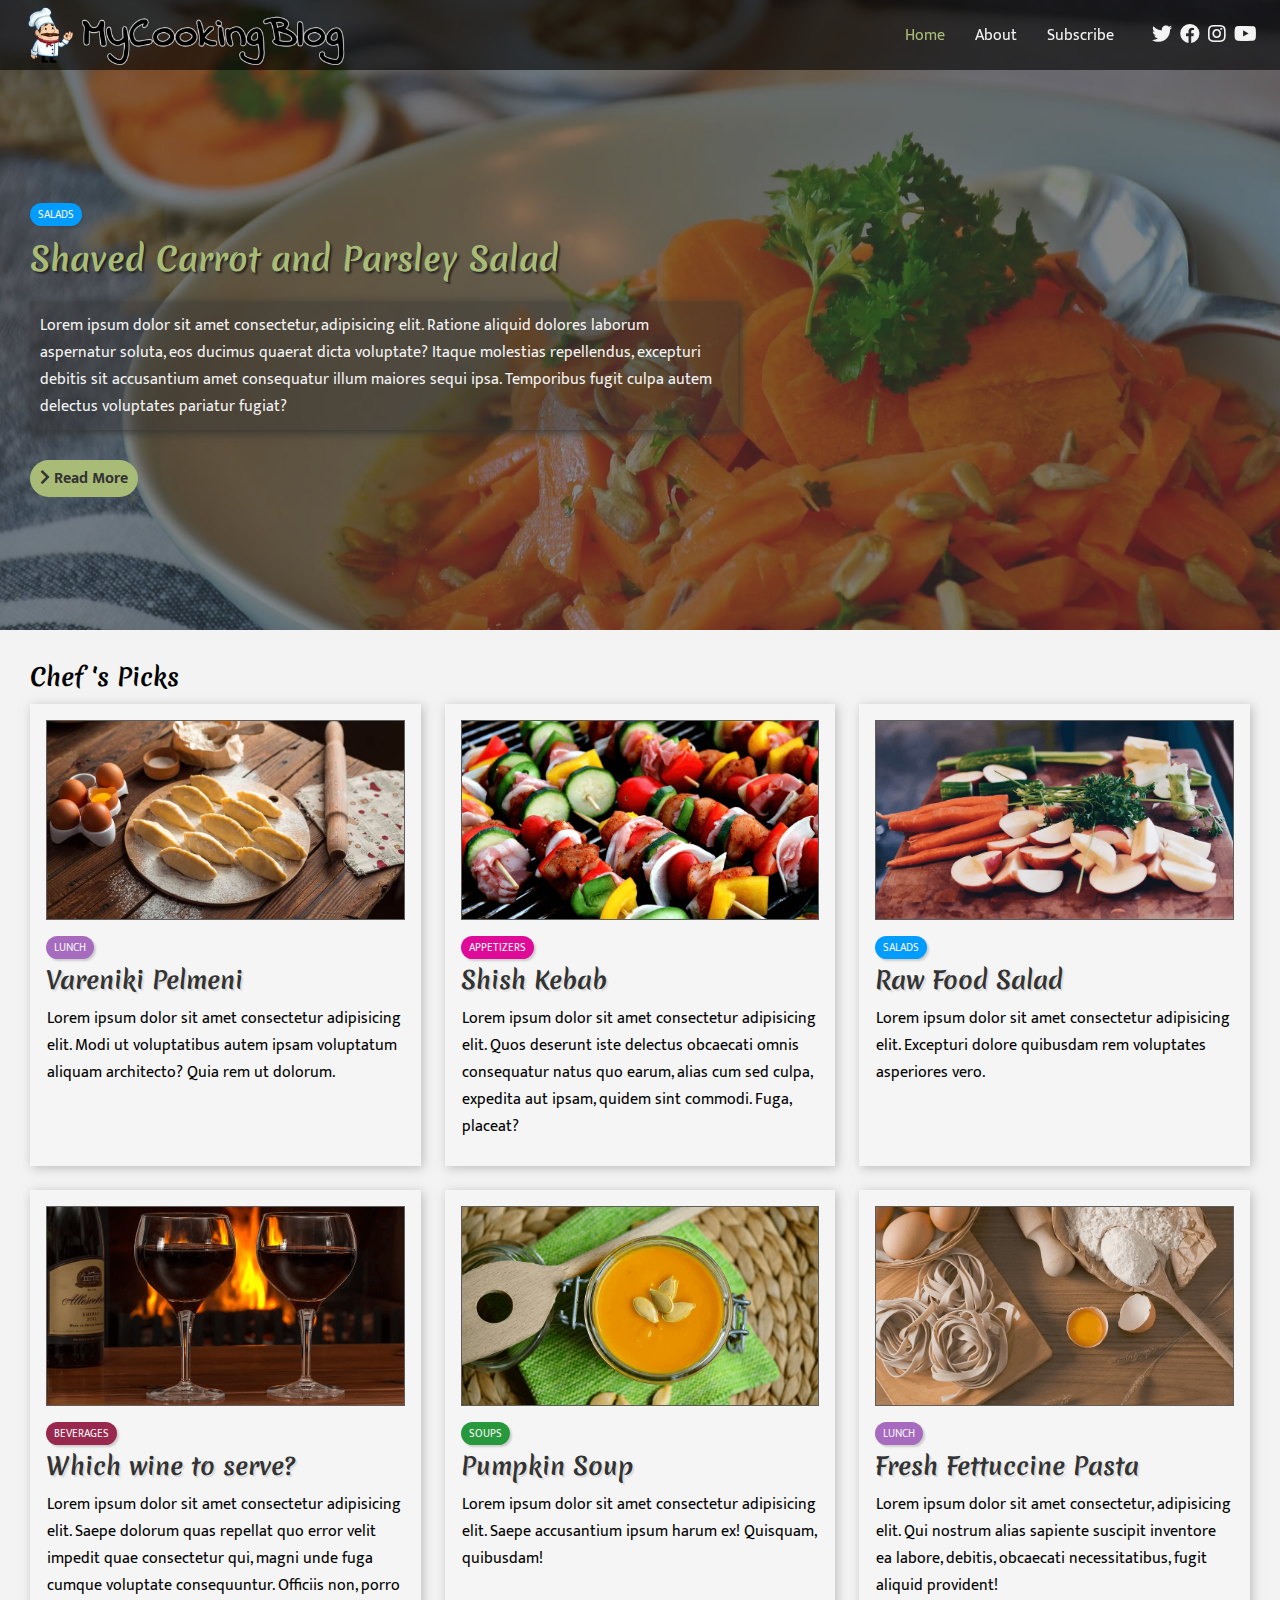
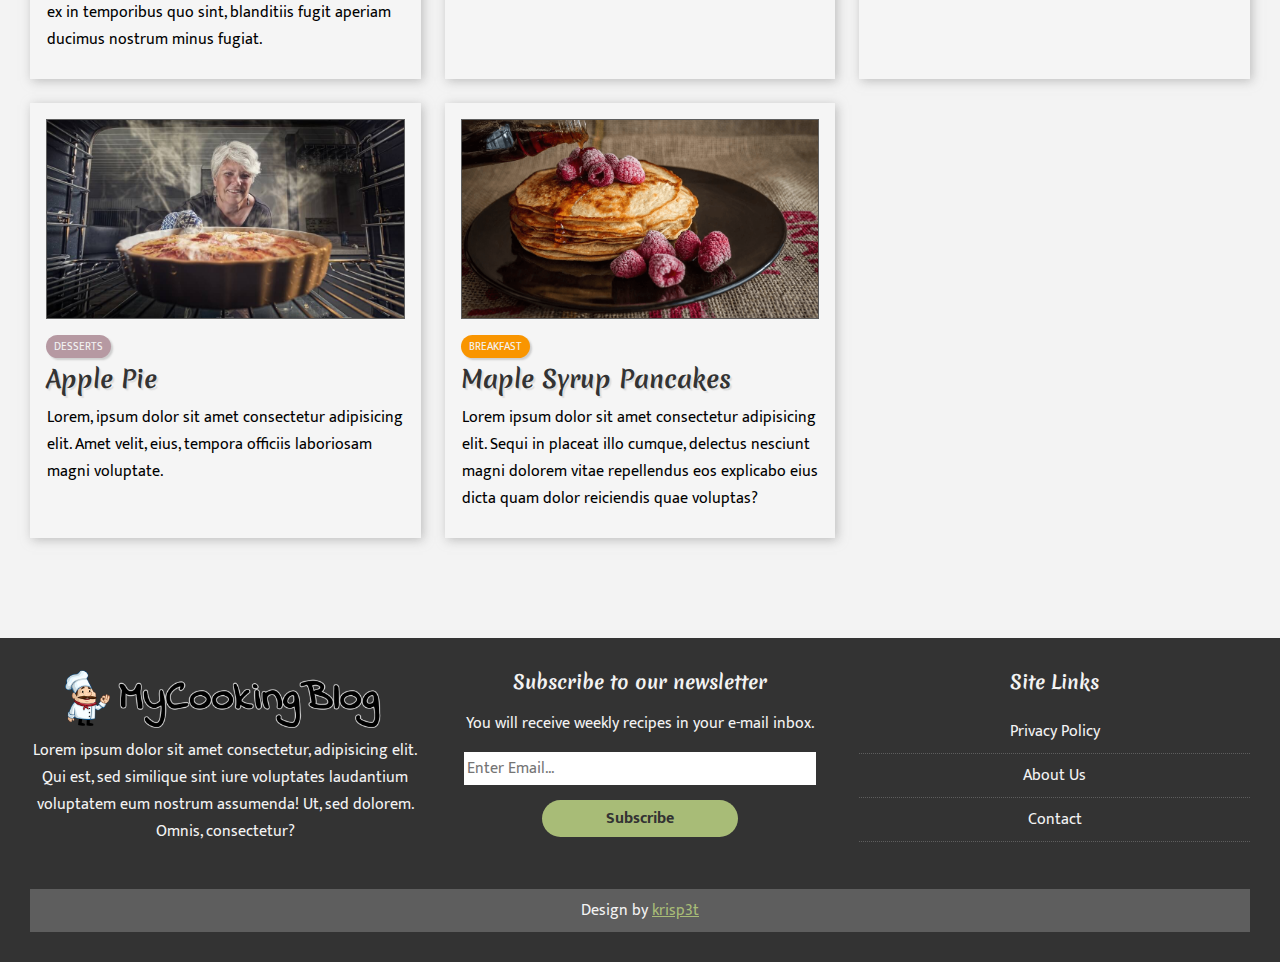
==== commit 96b624b2: "Added navbar link navigation" ====
--- a/index.html
+++ b/index.html
@@ -64,7 +64,7 @@
                     <div class="links">
                         <li><a href="index.html" class="current">Home</a></li>
                         <li><a href="about.html">About</a></li>
-                        <li><a href="#subscribe">Subscribe</a></li>
+                        <li><a href="#main-footer">Subscribe</a></li>
                     </div>
                 </ul>
                 <div class="social">
@@ -80,10 +80,6 @@
                     <a href="https://youtube.com" target="_blank"
                         ><i class="fab fa-youtube fa-2x"></i
                     ></a>
-                </div>
-                <div class="search">
-                    <a href="" id="search"><i class="fas fa-search"></i></a>
-                    <input type="search" name="search" id="search" />
                 </div>
             </div>
         </nav>
--- a/css/utilities.css
+++ b/css/utilities.css
@@ -129,6 +129,7 @@
     height: 100%;
     object-fit: cover;
 }
+
 /* Article Utilities */
 .meta {
     background-color: var(--light-grey);
--- a/css/style.css
+++ b/css/style.css
@@ -206,12 +206,7 @@
 .grid-template .grid-container aside {
     text-align: center;
 }
-
-/* Page: About */
-#about .grid-container article {
-    grid-row: 1 / span 3;
-}
-#about .about-me img {
+.grid-template .about-me img {
     border-radius: 50%;
     max-height: 200px;
     width: auto;
@@ -222,6 +217,11 @@
     margin-bottom: 10px;
 }
 
+/* Page: About */
+#about .grid-container article {
+    grid-row: 1 / span 3;
+}
+
 /* Page: Article */
 #article .grid-container article {
     grid-row: 2 / span 3;
--- a/css/tablet.css
+++ b/css/tablet.css
@@ -55,13 +55,35 @@
     order: 4;
 }
 
-/* Page: About */
-#blog-article .grid-container {
+/* Grid Template (About, Article) */
+.grid-template .grid-container {
     grid-template-columns: 1fr;
 }
-#blog-article .grid-container article {
+
+/* Page: About */
+#about .grid-container article {
     grid-row: 2 / span 3;
 }
-#blog-article .grid-container aside {
+#about .grid-container aside {
     grid-row: 1 / span 1;
 }
+
+/* Page: Article */
+#article .grid-container {
+    grid-template-columns: 1fr 1.5fr;
+}
+#article .grid-container .card-img {
+    grid-row: 1 / span 1;
+    grid-column: 1 / span 2;
+}
+#article .grid-container article {
+    grid-column: 1 / span 2;
+}
+#article .about-me {
+    grid-row: 5 / span 1;
+    grid-column: 2 / span 1;
+}
+#article .about-categories {
+    grid-row: 5 / span 1;
+    grid-column: 1 / span 1;
+}
--- a/css/mobile.css
+++ b/css/mobile.css
@@ -3,6 +3,12 @@
 :root {
     --navbar-height: 110px;
     --placeholder: 70px;
+}
+
+/* Utilities */
+.card p,
+.card ul {
+    margin-bottom: 30px;
 }
 
 /* Navbar */
@@ -68,6 +74,30 @@
 }
 
 /* Page: About */
-#blog-article .container {
+#about .container {
     padding: 0 24px;
 }
+
+/* Page: Article */
+#article .grid-container {
+    grid-template-columns: 1fr;
+}
+#article .grid-container .card-img {
+    grid-row: 1 / span 1;
+    grid-column: 1 / span 1;
+}
+#article .grid-container article {
+    grid-column: 1 / span 1;
+}
+#article .about-me {
+    grid-row: 6 / span 1;
+    grid-column: 1 / span 1;
+}
+#article .about-categories {
+    grid-row: 5 / span 1;
+    grid-column: 1 / span 1;
+}
+#article .meta small {
+    display: flex;
+    flex-direction: column;
+}
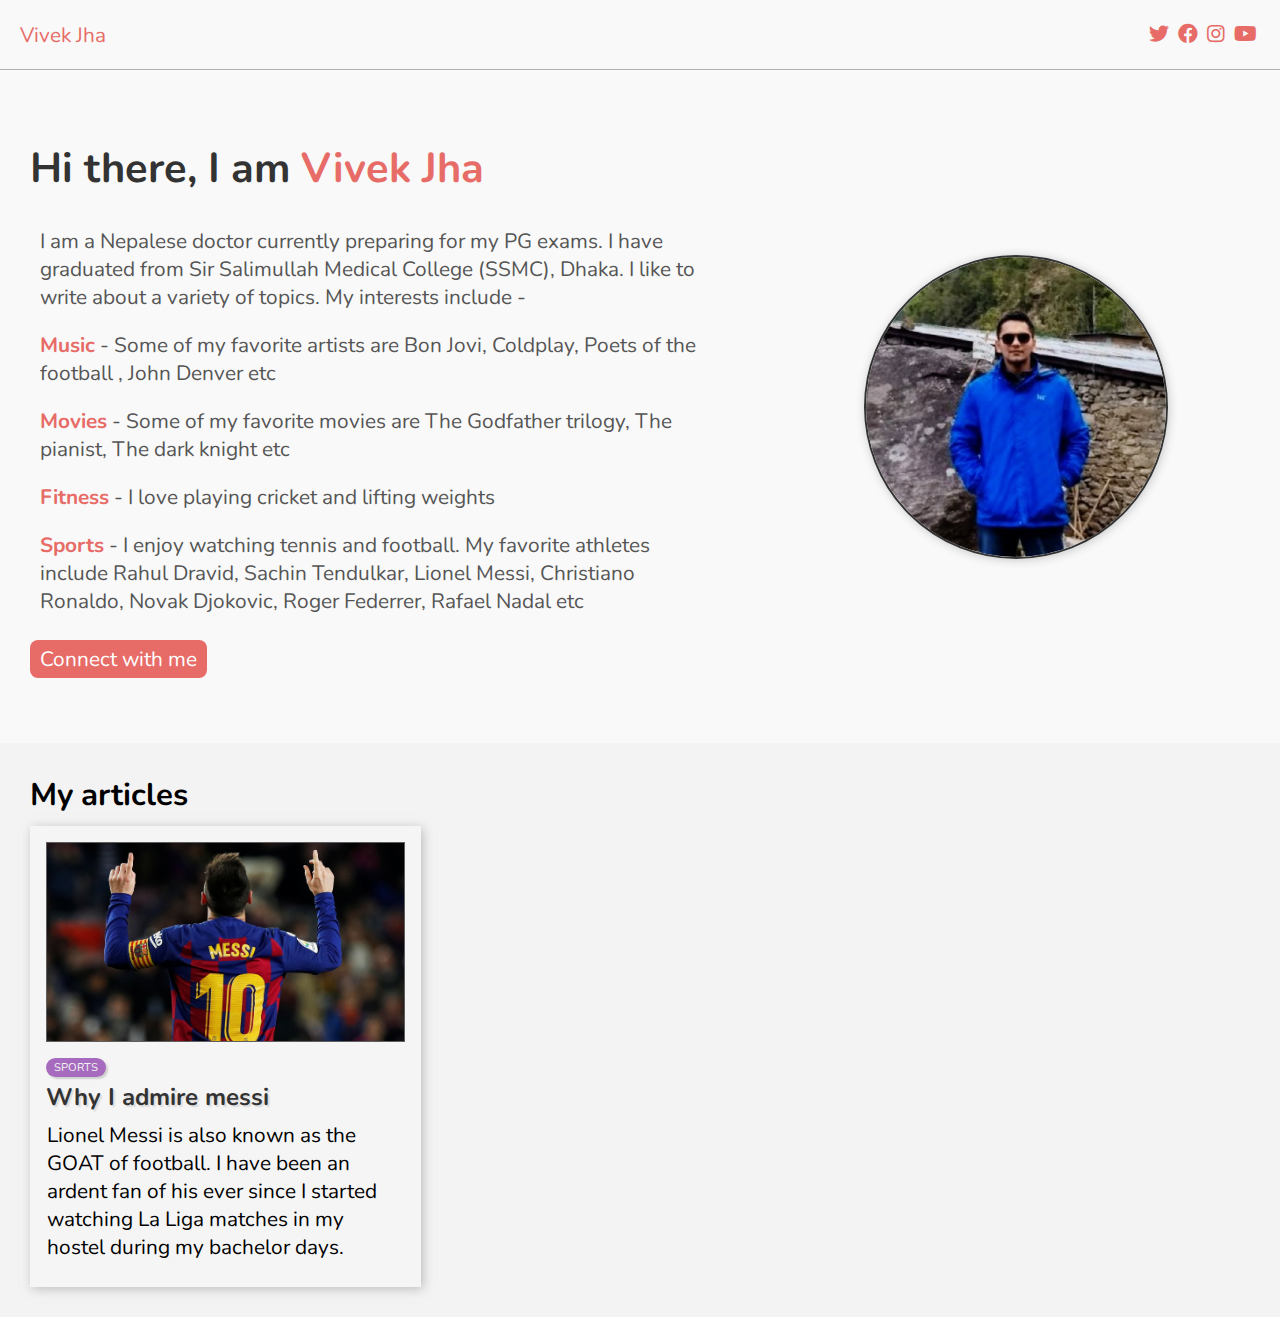
==== commit 509cd14c: "initial commit" ====
--- a/index.html
+++ b/index.html
@@ -4,13 +4,13 @@
         <meta charset="UTF-8" />
         <meta
             name="description"
-            content="A food blog with simple and tasty recipes."
+            content="Vivek Jha's personal website"
         />
         <meta
             name="keywords"
-            content="cooking, baking, cooking blog, cooking recipes, whole food"
+            content="medical, travelling, football, movies, music"
         />
-        <meta name="author" content="John Doe" />
+        <meta name="author" content="Vivek Jha" />
         <meta name="viewport" content="width=device-width, initial-scale=1.0" />
         <meta http-equiv="X-UA-Compatible" content="IE=edge" />
         <link rel="stylesheet" href="css/global.css" />
@@ -27,27 +27,7 @@
             media="only screen and (max-width: 768px)"
             href="css/mobile.css"
         />
-        <title>My Cooking Blog | Whole Food Recipes</title>
-        <link
-            rel="apple-touch-icon"
-            sizes="120x120"
-            href="apple-touch-icon.png"
-        />
-        <link
-            rel="icon"
-            type="image/png"
-            sizes="32x32"
-            href="favicon-32x32.png"
-        />
-        <link
-            rel="icon"
-            type="image/png"
-            sizes="16x16"
-            href="favicon-16x16.png"
-        />
-        <link rel="shortcut icon" href="favicon.ico" type="image/x-icon" />
-        <link rel="manifest" href="site.webmanifest" />
-        <link rel="mask-icon" href="safari-pinned-tab.svg" color="#5bbad5" />
+        <title>Vivek Jha</title>
         <meta name="msapplication-TileColor" content="#2b5797" />
         <meta name="theme-color" content="#ffffff" />
     </head>
@@ -57,14 +37,13 @@
             <div class="container">
                 <div class="logo">
                     <a href="index.html"
-                        ><img src="img/logo.png" alt="MyCookingBlog"
-                    /></a>
+                        >
+                        Vivek Jha
+                    </a>
                 </div>
                 <ul>
                     <div class="links">
-                        <li><a href="index.html" class="current">Home</a></li>
-                        <li><a href="about.html">About</a></li>
-                        <li><a href="#main-footer">Subscribe</a></li>
+                        <!-- <li><a href="index.html" class="current">Home</a></li> -->
                     </div>
                 </ul>
                 <div class="social">
@@ -88,19 +67,28 @@
         <header id="showcase">
             <div class="container">
                 <div class="showcase-container">
-                    <div class="category category-salads">Salads</div>
-                    <h1>Shaved Carrot and Parsley Salad</h1>
+                    <h1>Hi there, I am <span class="focussed-text">Vivek Jha</span></h1>
                     <p>
-                        Lorem ipsum dolor sit amet consectetur, adipisicing
-                        elit. Ratione aliquid dolores laborum aspernatur soluta,
-                        eos ducimus quaerat dicta voluptate? Itaque molestias
-                        repellendus, excepturi debitis sit accusantium amet
-                        consequatur illum maiores sequi ipsa. Temporibus fugit
-                        culpa autem delectus voluptates pariatur fugiat?
+                        I am a Nepalese doctor currently preparing for my PG exams. I have graduated
+                        from Sir Salimullah Medical College (SSMC), Dhaka. I like to write about a variety of topics.
+                          My interests include - 
+                        <ul>
+                            <li><span class="focussed-text">Music</span> - Some of my favorite artists are Bon Jovi, Coldplay, Poets of the football
+                                , John Denver etc 
+                            </li>
+                            <li><span class="focussed-text">Movies</span> - Some of my favorite movies are The Godfather trilogy, The pianist,
+                                The dark knight etc </li>
+                            <li><span class="focussed-text">Fitness</span> - I love playing cricket and lifting weights</li>
+                            <li><span class="focussed-text">Sports</span> - I enjoy watching tennis and football. My favorite athletes include Rahul Dravid,
+                                Sachin Tendulkar, Lionel Messi, Christiano Ronaldo, Novak Djokovic, Roger Federrer, Rafael 
+                                Nadal etc
+                            </li>
+                        </ul>
                     </p>
-                    <a href="article.html" class="btn"
-                        ><i class="fas fa-chevron-right"></i> Read More</a
-                    >
+                    <a class="colored-button" href="https://www.linkedin.com/in/vivek-jha-61a76b1b9/" target="_blank">Connect with me</a>
+                </div>
+                <div class="image-container">
+                    <img src ="./img/profile.jpeg" alt="Vivek Jha image" />
                 </div>
             </div>
         </header>
@@ -108,222 +96,32 @@
         <!-- Recipes -->
         <section id="recipes">
             <div class="container">
-                <h2>Chef 's Picks</h2>
+                <h2>My articles</h2>
                 <div class="grid-container">
                     <article class="card">
-                        <a href="article.html"
+                        <a href="/blogs/why-i-admire-messi.html"
                             ><img
-                                src="img/recipes/lunch1.jpg"
-                                alt="Vareniki Pelmeni"
+                                src="img/messi.jpeg"
+                                alt="Lionel Messi"
                         /></a>
                         <div>
-                            <div class="category category-lunch">Lunch</div>
+                            <div class="category category-lunch">Sports</div>
                             <h3>
-                                <a href="article.html">Vareniki Pelmeni</a>
+                                <a href="/blogs/why-i-admire-messi.html">
+                                    Why I admire messi
+                                </a>
                             </h3>
                             <p>
-                                Lorem ipsum dolor sit amet consectetur
-                                adipisicing elit. Modi ut voluptatibus autem
-                                ipsam voluptatum aliquam architecto? Quia rem ut
-                                dolorum.
+                                Lionel Messi is also known as the GOAT of football.
+                                I have been an ardent fan of his ever since I started watching La Liga
+                                matches in my hostel during my bachelor days.
                             </p>
                         </div>
                     </article>
 
-                    <article class="card">
-                        <a href="article.html">
-                            <img
-                                src="img/recipes/appetizers1.png"
-                                alt="Shish Kebab"
-                        /></a>
-                        <div>
-                            <div class="category category-appetizers">
-                                Appetizers
-                            </div>
-                            <h3>
-                                <a href="article.html">Shish Kebab</a>
-                            </h3>
-                            <p>
-                                Lorem ipsum dolor sit amet consectetur
-                                adipisicing elit. Quos deserunt iste delectus
-                                obcaecati omnis consequatur natus quo earum,
-                                alias cum sed culpa, expedita aut ipsam, quidem
-                                sint commodi. Fuga, placeat?
-                            </p>
-                        </div>
-                    </article>
-                    <article class="card">
-                        <a href="article.html"
-                            ><img
-                                src="img/recipes/salads1.png"
-                                alt="Raw Food Salad"
-                        /></a>
-                        <div>
-                            <div class="category category-salads">Salads</div>
-                            <h3>
-                                <a href="article.html">Raw Food Salad</a>
-                            </h3>
-                            <p>
-                                Lorem ipsum dolor sit amet consectetur
-                                adipisicing elit. Excepturi dolore quibusdam rem
-                                voluptates asperiores vero.
-                            </p>
-                        </div>
-                    </article>
-                    <article class="card">
-                        <a href="article.html"
-                            ><img
-                                src="img/recipes/beverages1.png"
-                                alt="Picture of wines"
-                        /></a>
-                        <div>
-                            <div class="category category-beverages">
-                                Beverages
-                            </div>
-                            <h3>
-                                <a href="article.html">Which wine to serve?</a>
-                            </h3>
-                            <p>
-                                Lorem ipsum dolor sit amet consectetur
-                                adipisicing elit. Saepe dolorum quas repellat
-                                quo error velit impedit quae consectetur qui,
-                                magni unde fuga cumque voluptate consequuntur.
-                                Officiis non, porro ex in temporibus quo sint,
-                                blanditiis fugit aperiam ducimus nostrum minus
-                                fugiat.
-                            </p>
-                        </div>
-                    </article>
-                    <article class="card">
-                        <a href="article.html"
-                            ><img
-                                src="img/recipes/soups1.png"
-                                alt="Pumpkin Soup"
-                        /></a>
-                        <div>
-                            <div class="category category-soups">Soups</div>
-                            <h3>
-                                <a href="article.html">Pumpkin Soup</a>
-                            </h3>
-                            <p>
-                                Lorem ipsum dolor sit amet consectetur
-                                adipisicing elit. Saepe accusantium ipsum harum
-                                ex! Quisquam, quibusdam!
-                            </p>
-                        </div>
-                    </article>
-
-                    <article class="card bg-dark">
-                        <a href="article.html"
-                            ><img
-                                src="img/recipes/lunch2.png"
-                                alt="Fresh Fettuccine Pasta"
-                        /></a>
-                        <div>
-                            <div class="category category-lunch">Lunch</div>
-                            <h3>
-                                <a href="article.html"
-                                    >Fresh Fettuccine Pasta</a
-                                >
-                            </h3>
-                            <p>
-                                Lorem ipsum dolor sit amet consectetur,
-                                adipisicing elit. Qui nostrum alias sapiente
-                                suscipit inventore ea labore, debitis, obcaecati
-                                necessitatibus, fugit aliquid provident!
-                            </p>
-                        </div>
-                    </article>
-                    <article class="card">
-                        <a href="article.html"
-                            ><img
-                                src="img/recipes/desserts1.jpg"
-                                alt="Apple Pie"
-                        /></a>
-                        <div>
-                            <div class="category category-desserts">
-                                Desserts
-                            </div>
-                            <h3>
-                                <a href="article.html">Apple Pie</a>
-                            </h3>
-                            <p>
-                                Lorem, ipsum dolor sit amet consectetur
-                                adipisicing elit. Amet velit, eius, tempora
-                                officiis laboriosam magni voluptate.
-                            </p>
-                        </div>
-                    </article>
-                    <article class="card">
-                        <a href="article.html"
-                            ><img
-                                src="img/recipes/breakfast1.png"
-                                alt="Maple Syrup Pancakes"
-                        /></a>
-                        <div>
-                            <div class="category category-breakfast">
-                                Breakfast
-                            </div>
-                            <h3>
-                                <a href="article.html">Maple Syrup Pancakes</a>
-                            </h3>
-                            <p>
-                                Lorem ipsum dolor sit amet consectetur
-                                adipisicing elit. Sequi in placeat illo cumque,
-                                delectus nesciunt magni dolorem vitae
-                                repellendus eos explicabo eius dicta quam dolor
-                                reiciendis quae voluptas?
-                            </p>
-                        </div>
-                    </article>
                 </div>
             </div>
         </section>
 
-        <!-- Footer -->
-        <footer id="main-footer">
-            <div class="grid-container">
-                <div class="logo">
-                    <img src="img/logo.png" alt="MyCookingBlog" />
-                    <p>
-                        Lorem ipsum dolor sit amet consectetur, adipisicing
-                        elit. Qui est, sed similique sint iure voluptates
-                        laudantium voluptatem eum nostrum assumenda! Ut, sed
-                        dolorem. Omnis, consectetur?
-                    </p>
-                </div>
-                <div class="newsletter">
-                    <h3>Subscribe to our newsletter</h3>
-                    <p>You will receive weekly recipes in your e-mail inbox.</p>
-                    <form action="submit.php">
-                        <input
-                            type="email"
-                            name="email"
-                            id="email"
-                            placeholder="Enter Email..."
-                        />
-                        <input type="submit" value="Subscribe" class="btn" />
-                    </form>
-                </div>
-                <div class="links">
-                    <h3>Site Links</h3>
-                    <ul class="list">
-                        <li><a href="#">Privacy Policy</a></li>
-                        <li><a href="#">About Us</a></li>
-                        <li><a href="#">Contact</a></li>
-                    </ul>
-                </div>
-                <div class="footer">
-                    <p>
-                        Design by
-                        <span
-                            ><a href="https://github.com/krisp3t"
-                                >krisp3t</a
-                            ></span
-                        >
-                    </p>
-                </div>
-            </div>
-        </footer>
     </body>
 </html>
--- a/css/global.css
+++ b/css/global.css
@@ -1,4 +1,4 @@
-@import url("https://fonts.googleapis.com/css2?family=Merienda:wght@400;700&family=Mukta:wght@400;700&display=swap");
+@import url('https://fonts.googleapis.com/css2?family=Nunito&display=swap');
 
 /* Global */
 * {
@@ -12,12 +12,12 @@
 }
 body {
     min-height: 100%;
-    font: 1rem "Mukta", sans-serif;
-    background-color: var(--light);
+    font: 1.3rem "Nunito", sans-serif;
+    background-color: #f9f9f9;
 }
 a {
+    color: var(--primary);
     text-decoration: none;
-    color: var(--light);
 }
 ul {
     list-style: none;
@@ -29,15 +29,12 @@
 img {
     width: 100%;
 }
-h1,
-h2,
-h3,
-h4,
-h5,
-h6 {
-    font-family: "Merienda", cursive;
+.colored-button{
+    background-color: var(--primary);
+    color:#fff;
+    padding: 5px 10px;
+    border-radius: 8px;
 }
-input {
-    font-family: "Mukta", sans-serif;
-    font-size: 1rem;
-}
+.focussed-text{
+    color:var(--primary);
+}--- a/css/utilities.css
+++ b/css/utilities.css
@@ -4,7 +4,7 @@
     --grey: #5e5e5e;
     --light-grey: #c5c5c5;
     --light: #f3f3f3;
-    --primary: #a8bc77;
+    --primary: #e76c67;
     --secondary: #bb4f2d;
     --tertiary: #f4f0d0;
     --light-shadow: 153, 153, 153; /* for use in rgba(light-shadow, opacity) */
--- a/css/style.css
+++ b/css/style.css
@@ -1,9 +1,10 @@
 /* Page: Index */
 /* Navbar */
 #main-nav {
-    z-index: 2;
+    /* z-index: 2;
     position: sticky;
     top: 0;
+    opacity: 1; */
 }
 #main-nav .logo img {
     height: 100%;
@@ -11,6 +12,7 @@
     padding: 5px 3px;
 }
 #main-nav .container {
+    border-bottom: 1px solid #b1b1b1;
     z-index: 2;
     display: flex;
     align-items: center;
@@ -20,7 +22,7 @@
     margin: auto;
     padding: 0 20px;
 }
-#main-nav .container::before {
+/* #main-nav .container::before {
     z-index: -1;
     content: "";
     position: absolute;
@@ -30,14 +32,13 @@
     height: 100%;
     background-color: #000;
     opacity: 0.6;
-}
+} */
 #main-nav a:hover {
     color: var(--primary);
     transition: color 0.1s ease-out;
 }
 #main-nav .logo {
     flex: 6;
-    height: inherit;
 }
 #main-nav .links {
     display: flex;
@@ -66,18 +67,14 @@
 #showcase {
     z-index: 1;
     position: relative;
-    top: calc(var(--navbar-height) * -1);
-    /* We want the background to go behind navbar too */
-    height: 70vh;
-    min-height: 500px;
-    width: 100%;
-    background: url(../img/featured.jpg) no-repeat center center/cover;
+    width: 100%;
+    /* background: url(../img/featured.jpg) no-repeat center center/cover; */
     color: var(--light);
+    padding: 40px 0px;
 }
 #showcase::before {
     z-index: -1;
     content: "";
-    background: var(--dark);
     position: absolute;
     top: 0;
     left: 0;
@@ -86,36 +83,60 @@
     opacity: 0.6;
 }
 #showcase .container {
+    display: flex;
     z-index: 1;
     position: relative;
-    top: var(--navbar-height);
     height: calc(100% - var(--navbar-height));
 }
 #showcase .showcase-container {
-    display: flex;
+    /* display: flex;
     flex-direction: column;
+    justify-content: center; */
+    width: 70%;
+    height: 100%;
+    padding: 30px;
+}
+#showcase .image-container{
+    display: flex;
     justify-content: center;
-    width: 60%;
-    height: 100%;
-    padding: 0 30px;
+    align-items: center;
+    width: 50%;
+}
+#showcase .image-container img{
+    /* background-image: url('../img/profile.jpeg');
+    background-repeat: no-repeat;
+    background-size: cover;
+    height:auto;
+    width: 50%;
+    border-radius: 5px; */
+    border-radius: 50%;
+    max-height: 20rem;
+    width: auto;
+    display: block;
+    margin: auto;
+    border: 2px solid var(--dark);
+    box-shadow: 1px 1px 10px rgba(var(--grey-shadow), 0.25);
 }
 #showcase .container h1 {
-    color: var(--primary);
-    text-shadow: 2px 2px 2px #222;
+    color: #333;
     margin-bottom: 20px;
 }
 #showcase .container p {
-    background-color: rgba(var(--grey-shadow), 0.4);
-    box-shadow: 2px 2px 10px #333;
     padding: 10px;
-    margin-bottom: 30px;
-}
-
+    color:#555;
+}
+
+#showcase .container li {
+    padding: 10px;
+    color:#555;
+}
+#showcase .container li>span {
+    font-weight: bolder;
+}
 /* Recipes */
 #recipes {
     background-color: var(--light);
     position: relative;
-    top: -70px;
     /* Since #showcase starts at minus --navbar-height, we have to adjust the next section too */
 }
 #recipes .container {
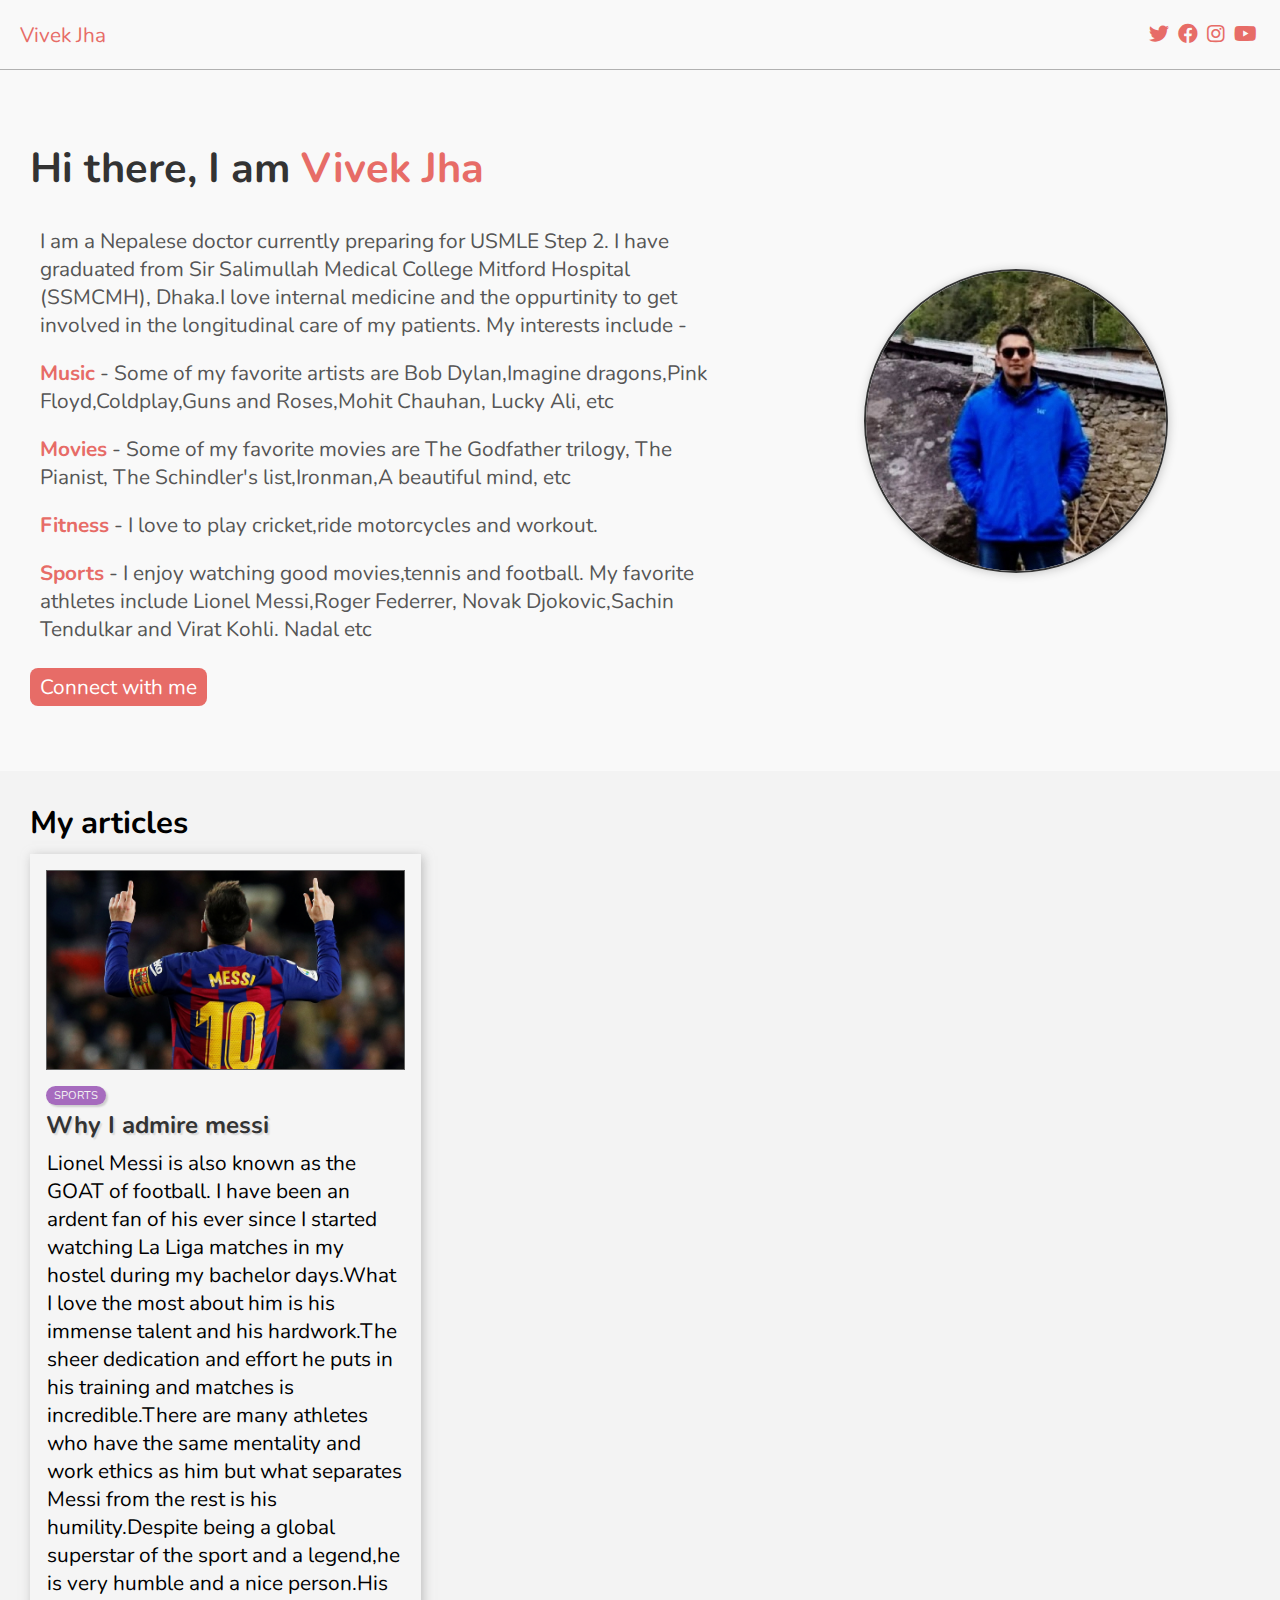
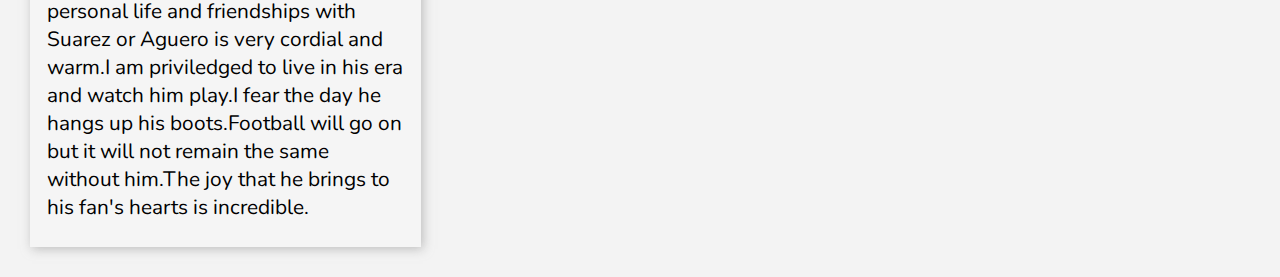
==== commit aded898d: "june 18: changed description and interests." ====
--- a/index.html
+++ b/index.html
@@ -69,18 +69,20 @@
                 <div class="showcase-container">
                     <h1>Hi there, I am <span class="focussed-text">Vivek Jha</span></h1>
                     <p>
-                        I am a Nepalese doctor currently preparing for my PG exams. I have graduated
-                        from Sir Salimullah Medical College (SSMC), Dhaka. I like to write about a variety of topics.
+                        I am a Nepalese doctor currently preparing for USMLE Step 2. I have graduated
+                        from Sir Salimullah Medical College Mitford Hospital (SSMCMH), Dhaka.I love internal medicine and the oppurtinity to get involved in the longitudinal care of 
+                        my patients.
                           My interests include - 
                         <ul>
-                            <li><span class="focussed-text">Music</span> - Some of my favorite artists are Bon Jovi, Coldplay, Poets of the football
-                                , John Denver etc 
+                            <li><span class="focussed-text">Music</span> - Some of my favorite artists are Bob Dylan,Imagine dragons,Pink Floyd,Coldplay,Guns and Roses,Mohit Chauhan,
+                             Lucky Ali, etc 
                             </li>
-                            <li><span class="focussed-text">Movies</span> - Some of my favorite movies are The Godfather trilogy, The pianist,
-                                The dark knight etc </li>
-                            <li><span class="focussed-text">Fitness</span> - I love playing cricket and lifting weights</li>
-                            <li><span class="focussed-text">Sports</span> - I enjoy watching tennis and football. My favorite athletes include Rahul Dravid,
-                                Sachin Tendulkar, Lionel Messi, Christiano Ronaldo, Novak Djokovic, Roger Federrer, Rafael 
+                            <li><span class="focussed-text">Movies</span> - Some of my favorite movies are The Godfather trilogy, The Pianist,
+                                The Schindler's list,Ironman,A beautiful mind, etc </li>
+                            <li><span class="focussed-text">Fitness</span> - I love to play cricket,ride motorcycles and workout.</li>
+                            <li><span class="focussed-text">Sports</span> - I enjoy watching good movies,tennis and football. My favorite athletes include 
+                          
+                               Lionel Messi,Roger Federrer, Novak Djokovic,Sachin Tendulkar and Virat Kohli.
                                 Nadal etc
                             </li>
                         </ul>
@@ -114,7 +116,11 @@
                             <p>
                                 Lionel Messi is also known as the GOAT of football.
                                 I have been an ardent fan of his ever since I started watching La Liga
-                                matches in my hostel during my bachelor days.
+                                matches in my hostel during my bachelor days.What I love the most about him is his immense talent and his hardwork.The sheer dedication and effort he
+                                puts in his training and matches is incredible.There are many athletes who have the same mentality and work ethics as him but what separates Messi from the 
+                                rest is his humility.Despite being a global superstar of the sport and a legend,he is very humble and a nice person.His personal life and friendships with 
+                                Suarez or Aguero is very cordial and warm.I am priviledged to live in his era and watch him play.I fear the day he hangs up his boots.Football will go on but it
+                                will not remain the same without him.The joy that he brings to his fan's hearts is incredible.
                             </p>
                         </div>
                     </article>
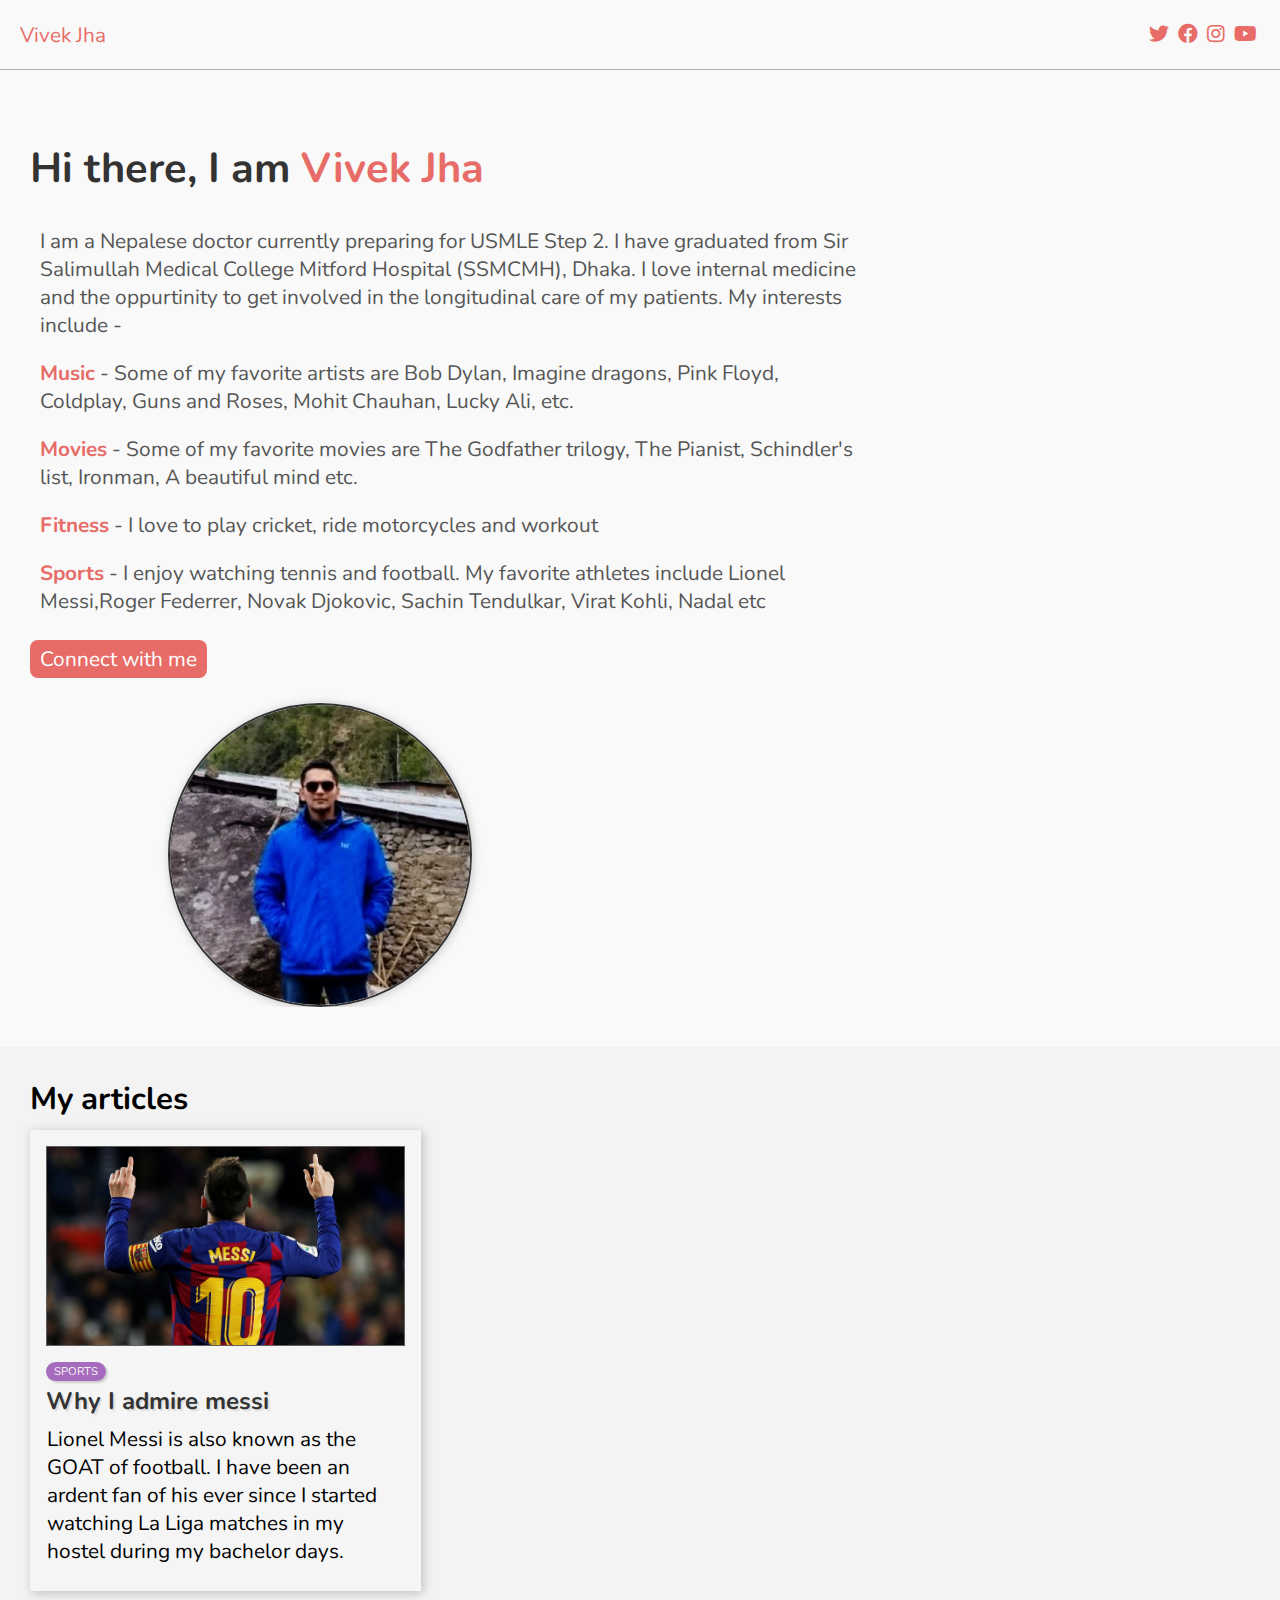
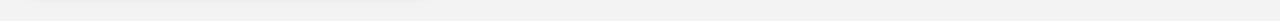
==== commit 1c6b9593: "fixed linting for messi article, mobile responsiveness etc" ====
--- a/index.html
+++ b/index.html
@@ -70,20 +70,18 @@
                     <h1>Hi there, I am <span class="focussed-text">Vivek Jha</span></h1>
                     <p>
                         I am a Nepalese doctor currently preparing for USMLE Step 2. I have graduated
-                        from Sir Salimullah Medical College Mitford Hospital (SSMCMH), Dhaka.I love internal medicine and the oppurtinity to get involved in the longitudinal care of 
+                        from Sir Salimullah Medical College Mitford Hospital (SSMCMH), Dhaka. I love internal medicine and the oppurtinity to get involved in the longitudinal care of 
                         my patients.
                           My interests include - 
                         <ul>
-                            <li><span class="focussed-text">Music</span> - Some of my favorite artists are Bob Dylan,Imagine dragons,Pink Floyd,Coldplay,Guns and Roses,Mohit Chauhan,
-                             Lucky Ali, etc 
+                            <li><span class="focussed-text">Music</span> - Some of my favorite artists are Bob Dylan, Imagine dragons, Pink Floyd, 
+                                Coldplay, Guns and Roses, Mohit Chauhan, Lucky Ali, etc. 
                             </li>
-                            <li><span class="focussed-text">Movies</span> - Some of my favorite movies are The Godfather trilogy, The Pianist,
-                                The Schindler's list,Ironman,A beautiful mind, etc </li>
-                            <li><span class="focussed-text">Fitness</span> - I love to play cricket,ride motorcycles and workout.</li>
-                            <li><span class="focussed-text">Sports</span> - I enjoy watching good movies,tennis and football. My favorite athletes include 
+                            <li><span class="focussed-text">Movies</span> - Some of my favorite movies are The Godfather trilogy, The Pianist, Schindler's list, Ironman, A beautiful mind etc. </li>
+                            <li><span class="focussed-text">Fitness</span> - I love to play cricket, ride motorcycles and workout</li>
+                            <li><span class="focussed-text">Sports</span> - I enjoy watching tennis and football. My favorite athletes include 
                           
-                               Lionel Messi,Roger Federrer, Novak Djokovic,Sachin Tendulkar and Virat Kohli.
-                                Nadal etc
+                               Lionel Messi,Roger Federrer, Novak Djokovic, Sachin Tendulkar, Virat Kohli, Nadal etc
                             </li>
                         </ul>
                     </p>
@@ -116,11 +114,7 @@
                             <p>
                                 Lionel Messi is also known as the GOAT of football.
                                 I have been an ardent fan of his ever since I started watching La Liga
-                                matches in my hostel during my bachelor days.What I love the most about him is his immense talent and his hardwork.The sheer dedication and effort he
-                                puts in his training and matches is incredible.There are many athletes who have the same mentality and work ethics as him but what separates Messi from the 
-                                rest is his humility.Despite being a global superstar of the sport and a legend,he is very humble and a nice person.His personal life and friendships with 
-                                Suarez or Aguero is very cordial and warm.I am priviledged to live in his era and watch him play.I fear the day he hangs up his boots.Football will go on but it
-                                will not remain the same without him.The joy that he brings to his fan's hearts is incredible.
+                                matches in my hostel during my bachelor days.
                             </p>
                         </div>
                     </article>
--- a/css/style.css
+++ b/css/style.css
@@ -20,7 +20,7 @@
     max-width: var(--max-width);
     width: 100%;
     margin: auto;
-    padding: 0 20px;
+    padding: 10px 20px;
 }
 /* #main-nav .container::before {
     z-index: -1;
@@ -87,6 +87,7 @@
     z-index: 1;
     position: relative;
     height: calc(100% - var(--navbar-height));
+    flex-wrap: wrap;
 }
 #showcase .showcase-container {
     /* display: flex;
--- a/css/tablet.css
+++ b/css/tablet.css
@@ -4,10 +4,6 @@
     object-fit: contain;
     width: 100%;
     min-width: 200px;
-}
-/* Showcase */
-#showcase {
-    height: 75vh;
 }
 #showcase .container {
     display: flex;
--- a/css/mobile.css
+++ b/css/mobile.css
@@ -26,17 +26,11 @@
     display: none;
 }
 
-/* Showcase */
-#showcase {
-    height: 90vh;
-}
+
 #showcase .showcase-container {
     width: 100%;
 }
-#showcase .container p,
-#showcase .container a {
-    font-size: 0.9rem;
-}
+
 #showcase .container p {
     margin-bottom: 15px;
     max-height: 45%;
@@ -44,10 +38,6 @@
     text-overflow: ellipsis;
 }
 
-/* Recipes */
-#recipes {
-    top: -110px;
-}
 #recipes .container {
     padding: 24px;
 }
